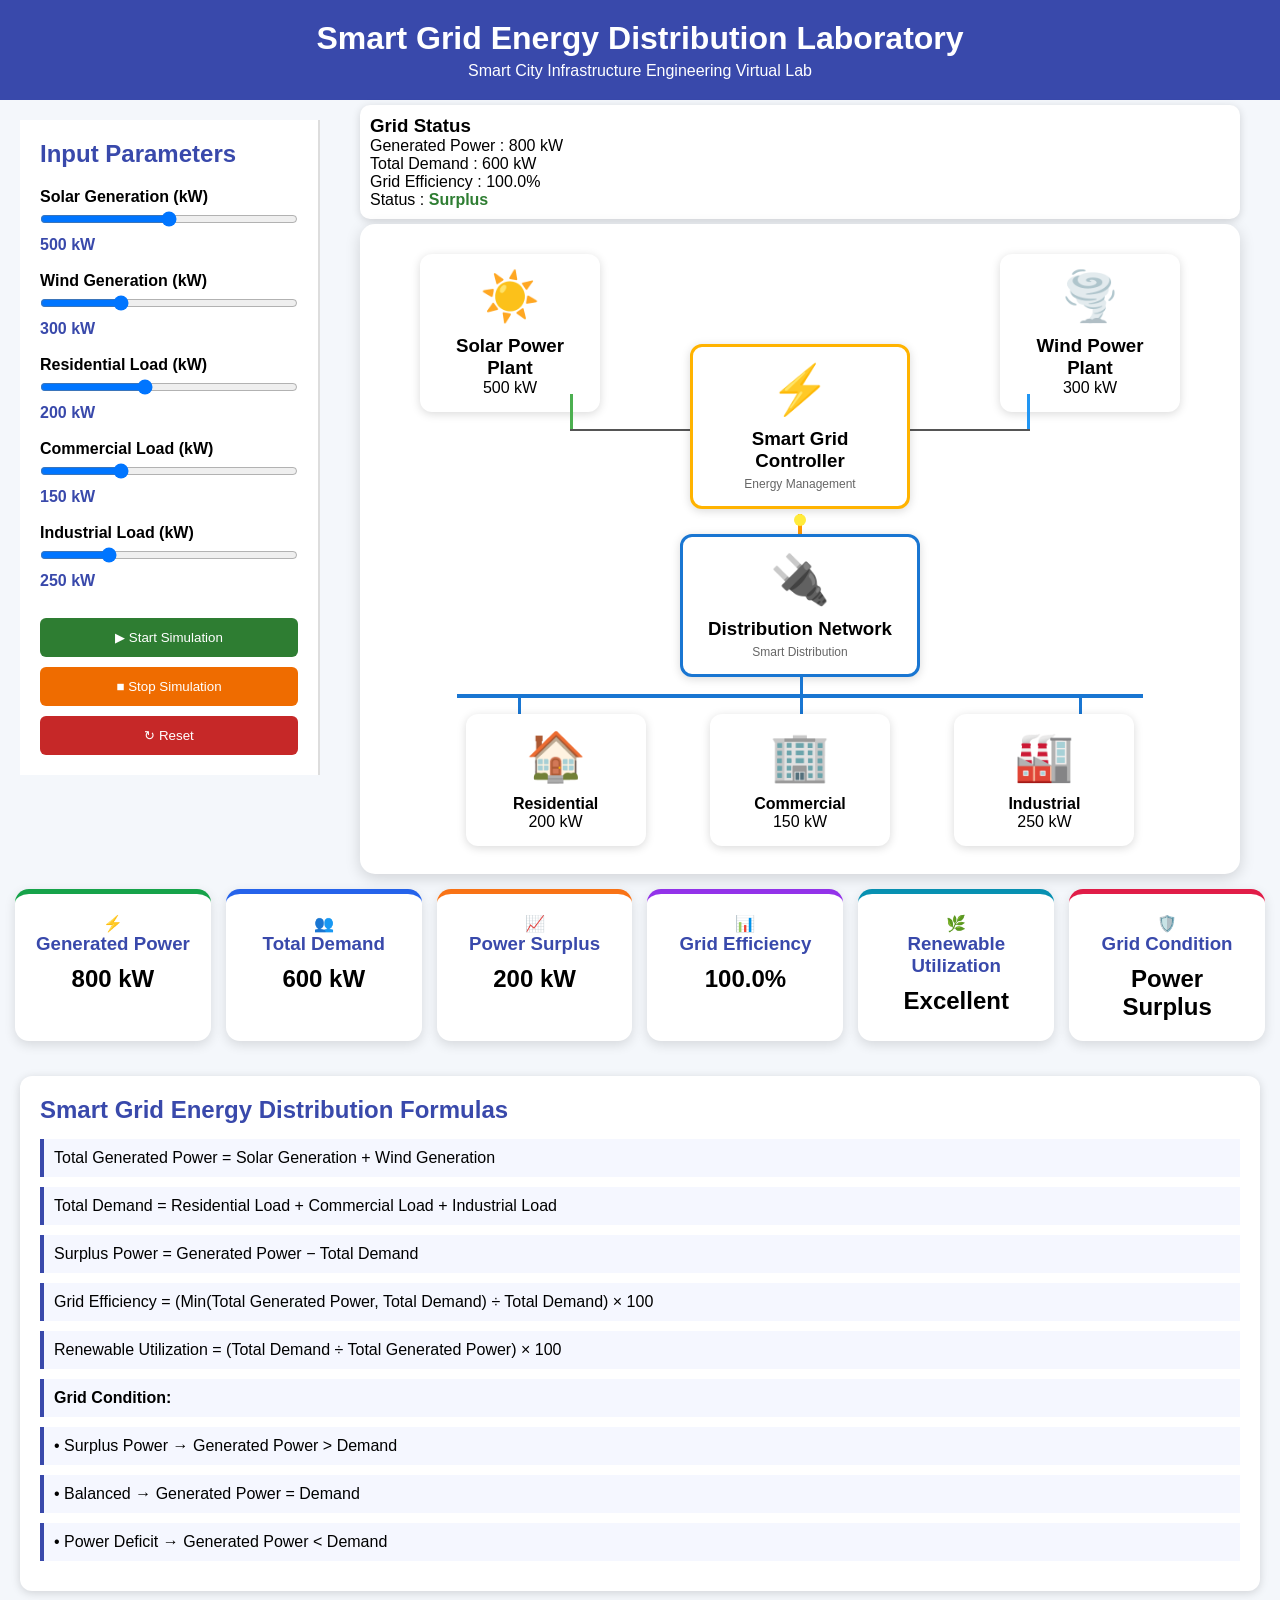
==== exp-Smart-Grid-Energy-Distribution-Laboratory-dei/simulation/index.html @ 84ce9af1 "Exp 2 initial commit" ====
<!DOCTYPE html>
<html lang="en">

<head>
    <meta charset="UTF-8">
    <meta name="viewport" content="width=device-width, initial-scale=1.0">
    <title>Smart Grid Energy Distribution Laboratory</title>
    <link rel="stylesheet" href="./css/main.css">
</head>

<body>

    <!-- HEADER -->

    <header>
        <h1>Smart Grid Energy Distribution Laboratory</h1>
        <p>Smart City Infrastructure Engineering Virtual Lab</p>
    </header>

    <!-- MAIN CONTAINER -->

    <div class="main-container">

        <!-- INPUT PANEL -->

        <aside class="control-panel">

            <h2>Input Parameters</h2>

            <div class="input-group">
                <label>Solar Generation (kW)</label>
                <input type="range"
                       id="solarPower"
                       min="0"
                       max="1000"
                       value="500">
                <span id="solarPowerValue">
                    500 kW
                </span>
            </div>

            <div class="input-group">
                <label>Wind Generation (kW)</label>
                <input type="range"
                       id="windPower"
                       min="0"
                       max="1000"
                       value="300">
                <span id="windPowerValue">
                    300 kW
                </span>
            </div>

            <div class="input-group">
                <label>Residential Load (kW)</label>
                <input type="range"
                       id="residentialLoad"
                       min="0"
                       max="500"
                       value="200">
                <span id="residentialLoadValue">
                    200 kW
                </span>
            </div>

            <div class="input-group">
                <label>Commercial Load (kW)</label>
                <input type="range"
                       id="commercialLoad"
                       min="0"
                       max="500"
                       value="150">
                <span id="commercialLoadValue">
                    150 kW
                </span>
            </div>

            <div class="input-group">
                <label>Industrial Load (kW)</label>
                <input type="range"
                       id="industrialLoad"
                       min="0"
                       max="1000"
                       value="250">
                <span id="industrialLoadValue">
                    250 kW
                </span>
            </div>

            <button id="startBtn">
                 ▶ Start Simulation
            </button>

            <button id="stopBtn">
                ■ Stop Simulation
            </button>

            <button id="resetBtn">
                ↻ Reset
            </button>

        </aside>

        <!-- SIMULATION AREA -->

        <section class="simulation-panel">

            <div class="simulation-status">

                <h3>Grid Status</h3>

                <p>
                    Generated Power :
                    <span id="generatedPowerStatus">
                        800
                    </span>
                    kW
                </p>

                <p>
                    Total Demand :
                    <span id="totalDemandStatus">
                        600
                    </span>
                    kW
                </p>

                <p>
                    Grid Efficiency :
                    <span id="efficiencyStatus">
                        75
                    </span>%
                </p>

                <p>
                    Status :
                    <span id="gridStatus">
                        Balanced
                    </span>
                </p>

            </div>

            <!-- SMART GRID DIAGRAM -->

            <div class="smart-grid">
    <div class="grid-layout">
        

                <!-- SOLAR -->

                <div class="solar-node">
                    <div class="icon">☀️</div>
                    <h3>Solar Power Plant</h3>
                    <p id="solarOutput">
                        500 kW
                    </p>
                </div>

                <!-- WIND -->

                <div class="wind-node">
                    <div class="icon">🌪️</div>
                    <h3>Wind Power Plant</h3>
                    <p id="windOutput">
                        300 kW
                    </p>
                </div>

                <!-- CONNECTIONS TO CONTROLLER -->

                <div class="solar-connection"></div>
                <div class="wind-connection"></div>
                <div class="top-junction"></div>

                <!-- CONTROLLER -->

                <div class="controller-node">

                    <div class="icon">
                        ⚡
                    </div>

                    <h3>
                        Smart Grid Controller
                    </h3>
                    <p class="flow-label">
    Energy Management
</p>

                </div>

                <!-- MAIN POWER LINE -->

                <div class="main-power-line"></div>

                <!-- DISTRIBUTION NETWORK -->

                <div class="distribution-node">

                    <div class="icon">
                        🔌
                    </div>

                    <h3>
                        Distribution Network
                    </h3>
                    <p class="flow-label">
    Smart Distribution
</p>

                </div>

                <!-- HORIZONTAL DISTRIBUTION LINE -->

                <div class="distribution-line"></div>
                
                <!-- LOAD CONNECTIONS -->

                <div class="load-line left-load"></div>
                <div class="load-line center-load"></div>
                <div class="load-line right-load"></div>

                <!-- CONSUMERS -->

                <div class="consumer residential">

                    <div class="icon">
                        🏠
                    </div>

                    <h4>
                        Residential
                    </h4>

                    <p id="residentialDemand">
                        200 kW
                    </p>

                </div>

                <div class="consumer commercial">

                    <div class="icon">
                        🏢
                    </div>

                    <h4>
                        Commercial
                    </h4>

                    <p id="commercialDemand">
                        150 kW
                    </p>

                </div>

                <div class="consumer industrial">

                    <div class="icon">
                        🏭
                    </div>

                    <h4>
                        Industrial
                    </h4>

                    <p id="industrialDemand">
                        250 kW
                    </p>

                </div>

            </div>
                </div>


        </section>

    </div>
        



    <!-- RESULTS -->

    <section class="results">

       <div class="card">
    <div class="card-icon">⚡</div>
    <h3>Generated Power</h3>
            <p id="generatedPower">
                800 kW
            </p>
        </div>

        <div class="card">
             <div class="card-icon">👥</div>
            <h3>Total Demand</h3>
            <p id="totalDemand">
                600 kW
            </p>
        </div>

        <div class="card">
             <div class="card-icon">📈</div>
            <h3>Power Surplus</h3>
            <p id="surplusPower">
                200 kW
            </p>
        </div>

        <div class="card">
            <div class="card-icon">📊</div>
            <h3>Grid Efficiency</h3>
            <p id="gridEfficiency">
                75%
            </p>
        </div>

        <div class="card">
            <div class="card-icon">🌿</div>
            <h3>Renewable Utilization</h3>
            <p id="renewableUtilization">
                High
            </p>
        </div>

        <div class="card">
            <div class="card-icon">🛡️</div>
            <h3>Grid Condition</h3>
            <p id="gridCondition">
                Stable
            </p>
        </div>

    </section>

    <!-- FORMULAS -->

    <section class="formula-section">

        <h2>
            Smart Grid Energy Distribution Formulas
        </h2>

        <p>
            Total Generated Power = Solar Generation + Wind Generation
        </p>

        <p>
            Total Demand = Residential Load + Commercial Load + Industrial Load
        </p>

        <p>
            Surplus Power = Generated Power − Total Demand
        </p>

        <p>
Grid Efficiency = (Min(Total Generated Power, Total Demand) ÷ Total Demand) × 100        </p>

        <p>
Renewable Utilization = (Total Demand ÷ Total Generated Power) × 100        
</p>

        <p><strong> Grid Condition:</strong></p>

<p>• Surplus Power &rarr; Generated Power &gt; Demand</p>

<p>• Balanced &rarr; Generated Power = Demand</p>

<p>• Power Deficit &rarr; Generated Power &lt; Demand</p>

    </section>

    <script src="./js/main.js"></script>

</body>

</html>
---- exp-Smart-Grid-Energy-Distribution-Laboratory-dei/simulation/css/main.css ----
*{
    margin:0;
    padding:0;
    box-sizing:border-box;
    font-family:Arial,sans-serif;
}

body{
    background:#f4f7fb;
}

/* HEADER */

header{
    background:#3949ab;
    color:white;
    text-align:center;
    padding:20px;
}

header h1{
    margin-bottom:5px;
}

/* MAIN LAYOUT */

.main-container{
    display:grid;
    grid-template-columns:300px 1fr;
    gap:20px;
    padding:20px;
}

/* CONTROL PANEL */

.control-panel{
    width:300px;
    background:white;
    padding:20px;
    border-right:2px solid #ddd;
     height:fit-content;
}

.control-panel h2{
    margin-bottom:20px;
    color:#3949ab;
}

.input-group{
    margin-bottom:18px;
}

.input-group label{
    display:block;
    margin-bottom:5px;
    font-weight:bold;
}

.input-group input{
    width:100%;
}

.input-group span{
    display:block;
    margin-top:5px;
    color:#3949ab;
    font-weight:bold;
}

button{
    width:100%;
    padding:12px;
    margin-top:10px;
    border:none;
    border-radius:6px;
    color:white;
    cursor:pointer;
}

#startBtn{
    background:#2e7d32;
}

#stopBtn{
    background:#ef6c00;
}

#resetBtn{
    background:#c62828;
}

/* SIMULATION */

.simulation-panel{
    flex:1;
    padding:20px;
    position:relative;
}

/* STATUS */

.simulation-status{
     max-width:900px;
    background:white;
    padding:10px;
    border-radius:10px;
    margin-top:-35px;
    margin-bottom:20px;
    box-shadow:0 2px 8px rgba(0,0,0,0.15);
}

/* SMART GRID */

.smart-grid{
     margin-top:-15px;
    position:relative;
    width:100%;
    min-height:650px;
    background:white;
    border-radius:15px;
    overflow:hidden;
    box-shadow:0 4px 15px rgba(0,0,0,0.15);
}

/* NODES */

.solar-node,
.wind-node,
.controller-node,
.distribution-node,
.consumer{
    position:absolute;
    width:180px;
    text-align:center;
    background:white;
    border-radius:12px;
    padding:15px;
    box-shadow:0 2px 10px rgba(0,0,0,0.15);
}

.icon{
    font-size:48px;
    margin-bottom:10px;
}
.flow-label{
    font-size:12px;
    color:#666;
    margin-top:5px;
}

/* TOP SOURCES */

.solar-node{
    top:30px;
    left:60px;
}

.wind-node{
    top:30px;
    right:60px;
}

/* CONTROLLER */

.controller-node{
    top:120px;
    left:50%;
    transform:translateX(-50%);
    width:220px;
    border:3px solid #ffb300;

    animation:glow 2s infinite;
}

/* DISTRIBUTION */

.distribution-node{
    top:310px;
    left:50%;
    transform:translateX(-50%);
    width:240px;
    border:3px solid #1976d2;
    animation:distributionGlow 2s infinite;
}

/* LOADS */

.consumer{
    top:490px;
}

.residential{
    left:12%;
}

.commercial{
    left:50%;
    transform:translateX(-50%);
}

.industrial{
    right:12%;
}
/* NODE HOVER EFFECT */

.solar-node:hover,
.wind-node:hover,
.consumer:hover{
    transform:translateY(-5px);
    transition:0.3s;
}

.controller-node:hover,
.distribution-node:hover,
.commercial:hover{
    transform:translateX(-50%) translateY(-5px);
    transition:0.3s;
}

/* LINES */

.solar-connection{
    position:absolute;
    width:3px;
    height:35px;
    background:#4caf50;
    left:210px;
    top:170px;
}

.wind-connection{
    position:absolute;
    width:3px;
    height:35px;
    background:#2196f3;
    right:210px;
    top:170px;
}
.top-junction{
    position:absolute;
    height:2px;
    background:#555;
    top:205px;
    left:210px;
    width:calc(100% - 420px);
}
.main-power-line{
    position:absolute;
    width:4px;
    height:40px;
    background:#ff9800;
    left:50%;
    top:290px;
    transform:translateX(-50%);
}

.distribution-line{
    position:absolute;
    width:78%;
    height:4px;
    background:#1976d2;
    top:470px;
    left:11%;
}

.left-load{
    position:absolute;
    width:3px;
    height:30px;
    background:#1976d2;
    top:470px;
    left:18%;
}

.center-load{
    position:absolute;
    width:3px;
    height:50px;
    background:#1976d2;
    top:450px;
    left:50%;
}

.right-load{
    position:absolute;
    width:3px;
    height:30px;
    background:#1976d2;
    top:470px;
    right:18%;
}



@keyframes glow{

    0%{
        box-shadow:0 0 5px #ffb300;
    }

    50%{
        box-shadow:0 0 20px #ffb300;
    }

    100%{
        box-shadow:0 0 5px #ffb300;
    }
}
@keyframes distributionGlow{

    0%{
        box-shadow:0 0 5px #1976d2;
    }

    50%{
        box-shadow:0 0 15px #1976d2;
    }

    100%{
        box-shadow:0 0 5px #1976d2;
    }
}

/* RESULTS */

.results{
    display:grid;
    grid-template-columns:repeat(auto-fit,minmax(180px,1fr));
    gap:15px;
    padding:15px;
    margin-top:-40px;
}

.card{
    background:white;
    padding:20px;
    border-radius:14px;
    text-align:center;
    box-shadow:0 4px 12px rgba(0,0,0,0.12);
}
.card:nth-child(1){
    border-top:5px solid #16a34a;
}

.card:nth-child(2){
    border-top:5px solid #2563eb;
}

.card:nth-child(3){
    border-top:5px solid #f97316;
}

.card:nth-child(4){
    border-top:5px solid #9333ea;
}

.card:nth-child(5){
    border-top:5px solid #0891b2;
}

.card:nth-child(6){
    border-top:5px solid #e11d48;
}

.card h3{
    margin-bottom:10px;
    color:#3949ab;
}
.card p{
    color:#000 !important;
    font-weight:700 !important;
    font-size:24px;
}
/* FORMULAS */

.formula-section{
    margin:20px;
    background:white;
    padding:20px;
    border-radius:12px;
    box-shadow:0 2px 10px rgba(0,0,0,0.15);
}

.formula-section h2{
    margin-bottom:15px;
    color:#3949ab;
}

.formula-section p{
    margin-bottom:10px;
    padding:10px;
    background:#f5f7ff;
    border-left:4px solid #3949ab;
}
.status-normal{
    color:#2e7d32;
    font-weight:bold;
}

.status-danger{
    color:#c62828;
    font-weight:bold;
}

.status-warning{
    color:#ef6c00;
    font-weight:bold;
}
/* MOBILE */

@media(max-width:1000px){

    .main-container{
        grid-template-columns:1fr;
    }

    .control-panel{
        width:100%;
    }

    .smart-grid{
        min-height:500px;
    }

    .solar-node,
    .wind-node,
    .controller-node,
    .distribution-node,
    .consumer{
        position:relative;
        top:auto;
        left:auto;
        right:auto;
        transform:none;
        margin:15px auto;
    }

    .solar-connection,
    .wind-connection,
    .top-junction,
    .main-power-line,
    .distribution-line,
    .left-load,
    .center-load,
    .right-load{
        display:none;
    }
}
.main-power-line::after{
    content:"";
    position:absolute;
    width:12px;
    height:12px;
    border-radius:50%;
    background:#ffeb3b;
    left:-4px;
    animation:powerMove 2s linear infinite;
}

@keyframes powerMove{
    from{
        top:0;
    }
    to{
        top:30px;
    }
}
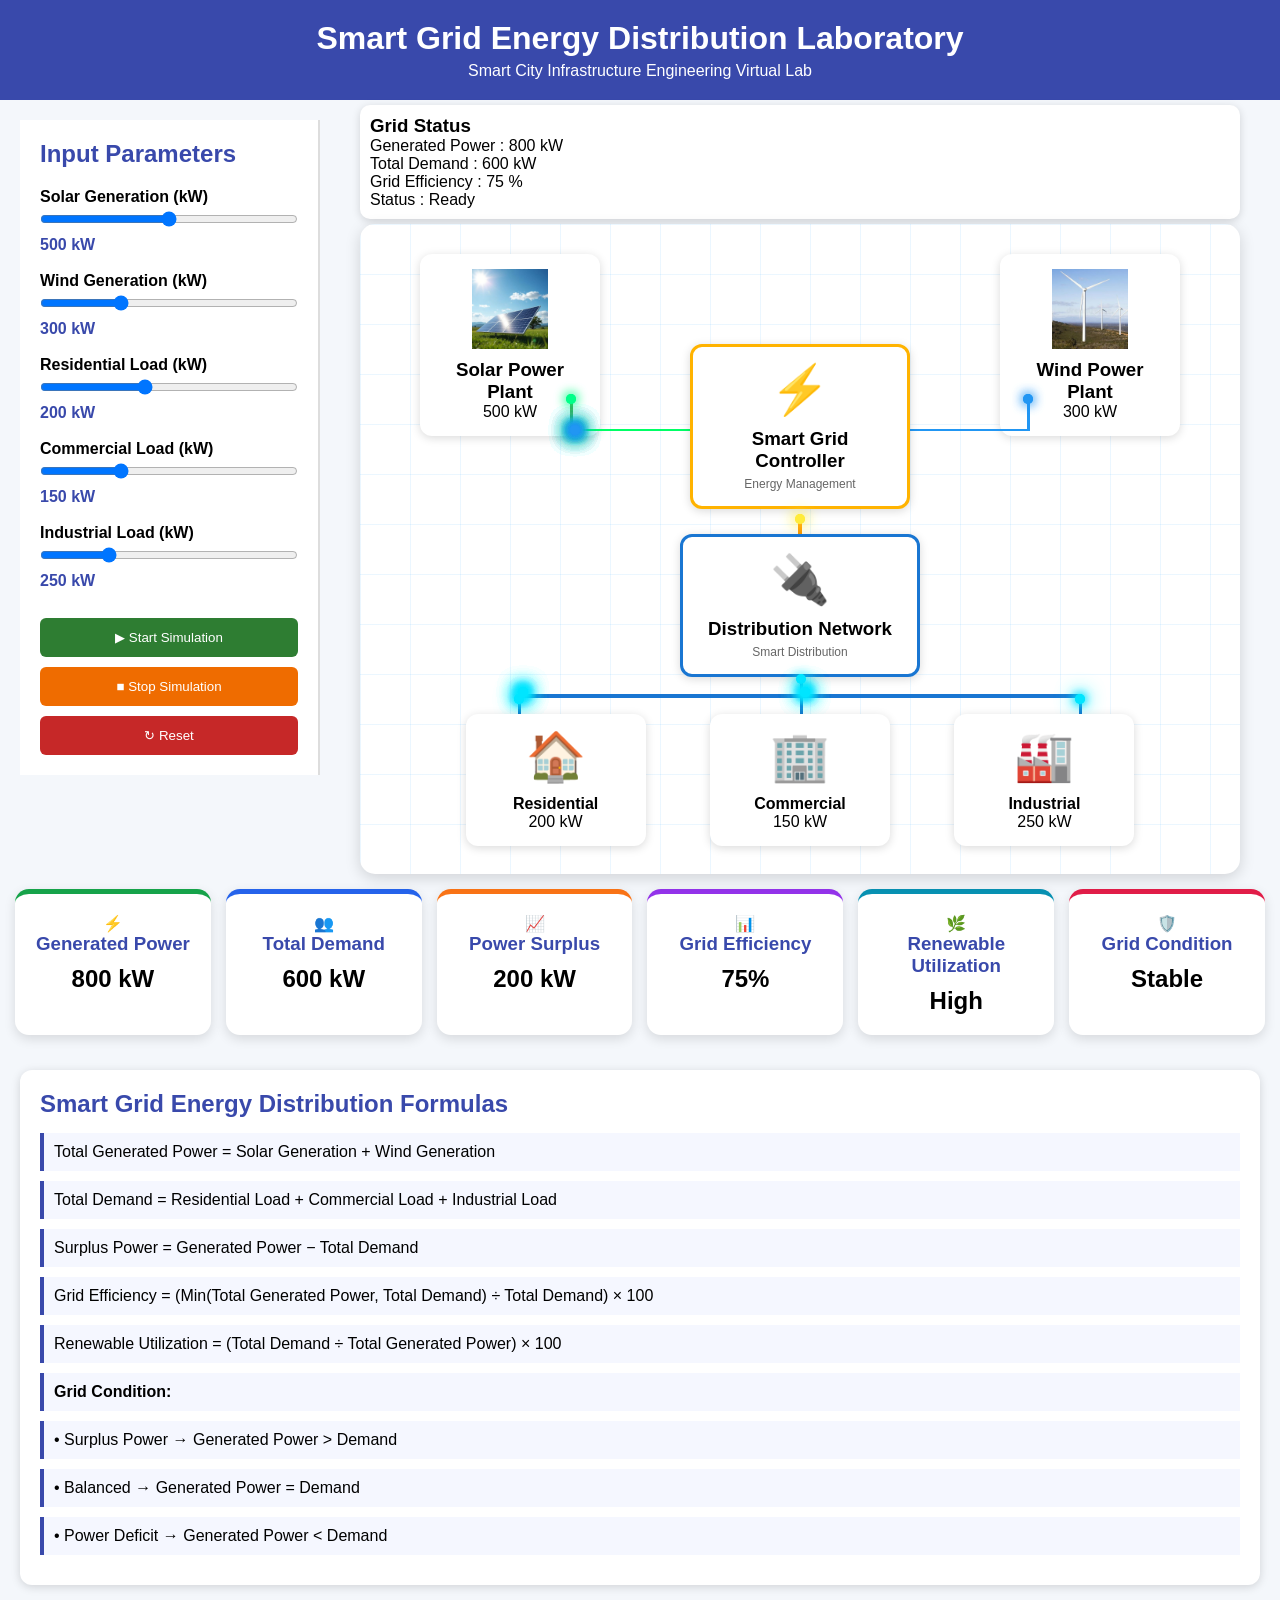
==== commit e389d2c1: "Enhance simulation visuals and functionality" ====
--- a/exp-Smart-Grid-Energy-Distribution-Laboratory-dei/simulation/index.html
+++ b/exp-Smart-Grid-Energy-Distribution-Laboratory-dei/simulation/index.html
@@ -150,28 +150,57 @@
                 <!-- SOLAR -->
 
                 <div class="solar-node">
-                    <div class="icon">☀️</div>
-                    <h3>Solar Power Plant</h3>
-                    <p id="solarOutput">
-                        500 kW
-                    </p>
-                </div>
+    <img src="./images/solar.jpg"
+         alt="Solar Power Plant"
+         class="solar-img">
+
+    <h3>Solar Power Plant</h3>
+
+    <p id="solarOutput">
+        500 kW
+    </p>
+</div>
 
                 <!-- WIND -->
 
-                <div class="wind-node">
-                    <div class="icon">🌪️</div>
-                    <h3>Wind Power Plant</h3>
-                    <p id="windOutput">
-                        300 kW
-                    </p>
-                </div>
+               <div class="wind-node">
+    <img src="./images/wind.jpg"
+         alt="Wind Power Plant"
+         class="wind-img">
+
+    <h3>Wind Power Plant</h3>
+
+    <p id="windOutput">
+        300 kW
+    </p>
+</div>
 
                 <!-- CONNECTIONS TO CONTROLLER -->
 
-                <div class="solar-connection"></div>
-                <div class="wind-connection"></div>
-                <div class="top-junction"></div>
+<div class="solar-connection"></div>              
+ <div class="wind-connection"></div>
+               <div class="top-junction">
+
+    <!-- Solar Energy Dots -->
+    <span class="solar-dot s1"></span>
+    <span class="solar-dot s2"></span>
+    <span class="solar-dot s3"></span>
+    <span class="solar-dot s4"></span>
+    <span class="solar-dot s5"></span>
+<span class="solar-dot s6"></span>
+<span class="solar-dot s7"></span>
+
+
+    <!-- Wind Energy Dots -->
+    <span class="wind-dot w1"></span>
+    <span class="wind-dot w2"></span>
+    <span class="wind-dot w3"></span>
+    <span class="wind-dot w4"></span>
+    <span class="wind-dot w5"></span>
+<span class="wind-dot w6"></span>
+<span class="wind-dot w7"></span>
+
+</div>
 
                 <!-- CONTROLLER -->
 
@@ -192,7 +221,7 @@
 
                 <!-- MAIN POWER LINE -->
 
-                <div class="main-power-line"></div>
+               <div class="main-power-line"></div>
 
                 <!-- DISTRIBUTION NETWORK -->
 
@@ -213,13 +242,47 @@
 
                 <!-- HORIZONTAL DISTRIBUTION LINE -->
 
-                <div class="distribution-line"></div>
-                
-                <!-- LOAD CONNECTIONS -->
-
-                <div class="load-line left-load"></div>
-                <div class="load-line center-load"></div>
-                <div class="load-line right-load"></div>
+            <div class="distribution-line"></div>
+            <div class="left-vertical">
+    <span class="vd vd1"></span>
+    <span class="vd vd2"></span>
+   
+</div>
+
+<div class="right-vertical">
+    <span class="vd vd5"></span>
+    <span class="vd vd6"></span>
+    
+</div>
+
+<!-- Residential Particles -->
+<!-- Horizontal Flow : Distribution → Residential -->
+
+<div class="residential-flow">
+    <span class="lp lp1"></span>
+    <span class="lp lp2"></span>
+    <span class="lp lp3"></span>
+    <span class="lp lp4"></span>
+    <span class="lp lp5"></span>
+    <span class="lp lp6"></span>
+    <span class="lp lp7"></span>
+</div>
+
+<!-- Vertical Flow : Distribution → Commercial -->
+
+<div class="center-load"></div>
+
+<!-- Horizontal Flow : Distribution → Industrial -->
+
+<div class="industrial-flow">
+    <span class="rp rp1"></span>
+    <span class="rp rp2"></span>
+    <span class="rp rp3"></span>
+    <span class="rp rp4"></span>
+    <span class="rp rp5"></span>
+    <span class="rp rp6"></span>
+    <span class="rp rp7"></span>
+</div>
 
                 <!-- CONSUMERS -->
 
--- a/exp-Smart-Grid-Energy-Distribution-Laboratory-dei/simulation/css/main.css
+++ b/exp-Smart-Grid-Energy-Distribution-Laboratory-dei/simulation/css/main.css
@@ -121,6 +121,26 @@
     overflow:hidden;
     box-shadow:0 4px 15px rgba(0,0,0,0.15);
 }
+.smart-grid::before{
+    content:"";
+    position:absolute;
+    inset:0;
+
+    background-image:
+        linear-gradient(rgba(0,150,255,0.08) 1px, transparent 1px),
+        linear-gradient(90deg, rgba(0,150,255,0.08) 1px, transparent 1px);
+
+    background-size:50px 50px;
+
+    animation:gridMove 12s linear infinite;
+
+    z-index:0;
+}
+
+.smart-grid > *{
+    position:relative;
+    z-index:1;
+}
 
 /* NODES */
 
@@ -142,6 +162,14 @@
     font-size:48px;
     margin-bottom:10px;
 }
+.solar-node .icon{
+    display:inline-block;
+    animation:rotateSun 12s linear infinite;
+}
+.wind-node .icon{
+    display:inline-block;
+    animation:none
+}
 .flow-label{
     font-size:12px;
     color:#666;
@@ -169,8 +197,7 @@
     width:220px;
     border:3px solid #ffb300;
 
-    animation:glow 2s infinite;
-}
+animation:glow 2s infinite,pulseScale 2s infinite;}
 
 /* DISTRIBUTION */
 
@@ -227,6 +254,34 @@
     left:210px;
     top:170px;
 }
+.solar-connection::before,
+.solar-connection::after{
+    content:"";
+    position:absolute;
+    width:10px;
+    height:10px;
+    border-radius:50%;
+    background:#00ff88;
+    box-shadow:0 0 12px #00ff88;
+    left:-4px;
+}
+
+.solar-connection::before{
+    animation:solarFlow 1.5s linear infinite;
+}
+
+.solar-connection::after{
+    animation:solarFlow 1.5s linear infinite .75s;
+}
+
+@keyframes solarFlow{
+    from{
+        top:0;
+    }
+    to{
+        top:35px;
+    }
+}
 
 .wind-connection{
     position:absolute;
@@ -236,14 +291,156 @@
     right:210px;
     top:170px;
 }
+.wind-connection::before,
+.wind-connection::after{
+    content:"";
+    position:absolute;
+    width:10px;
+    height:10px;
+    border-radius:50%;
+    background:#2196f3;
+    box-shadow:0 0 12px #2196f3;
+    left:-4px;
+}
+
+.wind-connection::before{
+    animation:windFlow 1.5s linear infinite;
+}
+
+.wind-connection::after{
+    animation:windFlow 1.5s linear infinite .75s;
+}
+
+@keyframes windFlow{
+    from{
+        top:0;
+    }
+    to{
+        top:35px;
+    }
+}
+
 .top-junction{
     position:absolute;
     height:2px;
-    background:#555;
+
+    background:
+    linear-gradient(
+        to right,
+        #00ff66 0%,
+        #00ff66 50%,
+        #2196f3 50%,
+        #2196f3 100%
+    );
+
     top:205px;
     left:210px;
     width:calc(100% - 420px);
 }
+/* GREEN DOT : SOLAR -> CONTROLLER */
+
+/* MULTIPLE SOLAR DOTS */
+
+.solar-dot{
+    position:absolute;
+    width:10px;
+    height:10px;
+    border-radius:50%;
+    background:#00ff88;
+    box-shadow:
+        0 0 10px #00ff88,
+        0 0 20px #00ff88;
+    top:-4px;
+}
+
+.s1{
+    animation:solarFlowMulti 5s linear infinite;
+}
+
+.s2{
+    animation:solarFlowMulti 5s linear infinite 0.7s;
+}
+
+.s3{
+    animation:solarFlowMulti 5s linear infinite 1.4s;
+}
+
+.s4{
+    animation:solarFlowMulti 5s linear infinite 2.1s;
+}
+.s5{ animation:solarFlowMulti 5s linear infinite 2.8s; }
+.s6{ animation:solarFlowMulti 5s linear infinite 3.5s; }
+.s7{
+    animation:solarFlowMulti 5s linear infinite 4.2s;
+}
+
+/* MULTIPLE WIND DOTS */
+
+.wind-dot{
+    position:absolute;
+    width:10px;
+    height:10px;
+    border-radius:50%;
+    background:#2196f3;
+    box-shadow:
+        0 0 10px #2196f3,
+        0 0 20px #2196f3;
+    top:-4px;
+}
+
+.w1{
+    animation:windFlowMulti 5s linear infinite;
+}
+
+.w2{
+    animation:windFlowMulti 5s linear infinite 0.7s;
+}
+
+.w3{
+    animation:windFlowMulti 5s linear infinite 1.4s;
+}
+
+.w4{
+    animation:windFlowMulti 5s linear infinite 2.1s;
+}
+
+.w5{ animation:windFlowMulti 5s linear infinite 2.8s; }
+.w6{ animation:windFlowMulti 5s linear infinite 3.5s; }
+.w7{
+    animation:windFlowMulti 5s linear infinite 4.2s;
+}
+/* SOLAR -> CONTROLLER */
+
+@keyframes solarFlowMulti{
+
+    from{
+        left:0;
+        opacity:1;
+    }
+
+    to{
+        left:50%;
+        opacity:1;
+    }
+
+}
+
+/* WIND -> CONTROLLER */
+
+@keyframes windFlowMulti{
+
+    from{
+        left:100%;
+        opacity:1;
+    }
+
+    to{
+        left:50%;
+        opacity:1;
+    }
+
+}
+
 .main-power-line{
     position:absolute;
     width:4px;
@@ -256,21 +453,85 @@
 
 .distribution-line{
     position:absolute;
-    width:78%;
+    width:64%;
     height:4px;
     background:#1976d2;
     top:470px;
-    left:11%;
-}
-
-.left-load{
+    left:18%;
+}
+.left-vertical{
     position:absolute;
     width:3px;
-    height:30px;
+    height:35px;
     background:#1976d2;
+
+    left:18%;
     top:470px;
+}
+
+.right-vertical{
+    position:absolute;
+    width:3px;
+    height:35px;
+    background:#1976d2;
+
+    right:18%;
+    top:470px;
+}
+.vd{
+    position:absolute;
+    width:10px;
+    height:10px;
+    border-radius:50%;
+    background:#00e5ff;
+
+    box-shadow:
+        0 0 10px #00e5ff,
+        0 0 20px #00e5ff;
+
+    left:-4px;
+}
+
+.vd1{animation:verticalFlow 2s linear infinite;}
+.vd2{animation:verticalFlow 2s linear infinite .5s;}
+
+
+.vd5{animation:verticalFlow 2s linear infinite;}
+.vd6{animation:verticalFlow 2s linear infinite .5s;}
+@keyframes verticalFlow{
+
+    from{
+        top:0;
+        opacity:1;
+    }
+
+    to{
+        top:35px;
+        opacity:1;
+    }
+
+}
+.residential-flow{
+    position:absolute;
+    top:466px;
     left:18%;
-}
+    width:31.5%;
+    height:4px;
+}
+
+.industrial-flow{
+    position:absolute;
+    top:466px;
+    left:50%;
+    width:31.5%;
+    height:4px;
+}
+.distribution-line::before,
+.distribution-line::after{
+    display:none;
+}
+
+
 
 .center-load{
     position:absolute;
@@ -280,14 +541,95 @@
     top:450px;
     left:50%;
 }
-
-.right-load{
-    position:absolute;
-    width:3px;
-    height:30px;
-    background:#1976d2;
-    top:470px;
-    right:18%;
+.center-load::after{
+    content:"";
+    position:absolute;
+    width:10px;
+    height:10px;
+    border-radius:50%;
+    background:#00e5ff;
+    box-shadow:0 0 12px #00e5ff;
+    left:-4px;
+    animation:centerFlow 2s linear infinite;
+}
+
+@keyframes centerFlow{
+    from{
+        top:0;
+    }
+    to{
+        top:50px;
+    }
+}
+
+
+/* Residential 7 particles */
+
+.lp{
+    position:absolute;
+    width:10px;
+    height:10px;
+    border-radius:50%;
+    background:#00e5ff;
+    box-shadow:
+        0 0 10px #00e5ff,
+        0 0 20px #00e5ff;
+    top:-3px;
+}
+
+.lp1{animation:leftParticle 3s linear infinite;}
+.lp2{animation:leftParticle 3s linear infinite .4s;}
+.lp3{animation:leftParticle 3s linear infinite .8s;}
+.lp4{animation:leftParticle 3s linear infinite 1.2s;}
+.lp5{animation:leftParticle 3s linear infinite 1.6s;}
+.lp6{animation:leftParticle 3s linear infinite 2s;}
+.lp7{animation:leftParticle 3s linear infinite 2.4s;}
+
+/* Industrial 7 particles */
+
+.rp{
+    position:absolute;
+    width:10px;
+    height:10px;
+    border-radius:50%;
+    background:#00e5ff;
+    box-shadow:
+        0 0 10px #00e5ff,
+        0 0 20px #00e5ff;
+    top:-3px;
+}
+
+.rp1{animation:rightParticle 3s linear infinite;}
+.rp2{animation:rightParticle 3s linear infinite .4s;}
+.rp3{animation:rightParticle 3s linear infinite .8s;}
+.rp4{animation:rightParticle 3s linear infinite 1.2s;}
+.rp5{animation:rightParticle 3s linear infinite 1.6s;}
+.rp6{animation:rightParticle 3s linear infinite 2s;}
+.rp7{animation:rightParticle 3s linear infinite 2.4s;}
+@keyframes leftParticle{
+    from{
+        left:100%;
+    }
+    to{
+        left:0;
+    }
+}
+
+@keyframes rightParticle{
+    from{
+        left:0;
+    }
+    to{
+        left:100%;
+    }
+}
+@keyframes loadFlow{
+    from{
+        top:0;
+    }
+    to{
+        top:30px;
+    }
 }
 
 
@@ -440,21 +782,30 @@
     .top-junction,
     .main-power-line,
     .distribution-line,
-    .left-load,
     .center-load,
-    .right-load{
+.residential-flow,
+.industrial-flow{
         display:none;
     }
 }
+.main-power-line::before,
 .main-power-line::after{
     content:"";
     position:absolute;
-    width:12px;
-    height:12px;
+    width:10px;
+    height:10px;
     border-radius:50%;
     background:#ffeb3b;
-    left:-4px;
-    animation:powerMove 2s linear infinite;
+    box-shadow:0 0 15px #ffeb3b;
+    left:-3px;
+}
+
+.main-power-line::before{
+    animation:powerMove 1.5s linear infinite;
+}
+
+.main-power-line::after{
+    animation:powerMove 1.5s linear infinite .75s;
 }
 
 @keyframes powerMove{
@@ -464,4 +815,119 @@
     to{
         top:30px;
     }
+}
+@keyframes gridMove{
+    from{
+        background-position:0 0;
+    }
+    to{
+        background-position:50px 50px;
+    }
+}
+
+@keyframes rotateSun{
+    from{
+        transform:rotate(0deg);
+    }
+    to{
+        transform:rotate(360deg);
+    }
+}
+
+@keyframes windSpin{
+    from{
+        transform:rotate(0deg);
+    }
+    to{
+        transform:rotate(360deg);
+    }
+}
+
+@keyframes topFlow{
+    from{
+        left:0;
+    }
+    to{
+        left:100%;
+    }
+}
+
+@keyframes flowRight{
+    from{
+        left:0;
+    }
+    to{
+        left:100%;
+    }
+}
+
+@keyframes pulseScale{
+    0%,100%{
+        transform:translateX(-50%) scale(1);
+    }
+
+    50%{
+        transform:translateX(-50%) scale(1.05);
+    }
+}
+/* PARTICLES OFF BY DEFAULT */
+
+.solar-dot,
+.wind-dot,
+.lp,
+.rp,
+.vd,
+.main-power-line::before,
+.main-power-line::after,
+.center-load::after,
+.solar-connection::before,
+.solar-connection::after,
+.wind-connection::before,
+.wind-connection::after{
+    animation-play-state: paused;
+    opacity:1;
+}
+
+/* START SIMULATION -> PARTICLES ON */
+
+.simulation-active .solar-dot,
+.simulation-active .wind-dot,
+.simulation-active .lp,
+.simulation-active .rp,
+.simulation-active .vd,
+.simulation-active .main-power-line::before,
+.simulation-active .main-power-line::after,
+.simulation-active .center-load::after,
+.simulation-active .solar-connection::before,
+.simulation-active .solar-connection::after,
+.simulation-active .wind-connection::before,
+.simulation-active .wind-connection::after{
+    animation-play-state: running;
+    opacity:1;
+}
+/* HIDE PARTICLES WHEN NO FLOW */
+
+.center-load.no-flow::after,
+.solar-connection.no-flow::before,
+.solar-connection.no-flow::after,
+.wind-connection.no-flow::before,
+.wind-connection.no-flow::after{
+    display:none;
+}
+/* SOLAR & WIND IMAGES */
+
+.solar-img,
+.wind-img{
+    width:80px;
+    height:80px;
+    object-fit:contain;
+    display:block;
+    margin:0 auto 10px;
+}
+
+/* Remove old emoji styling */
+
+.solar-node .icon,
+.wind-node .icon{
+    display:none;
 }
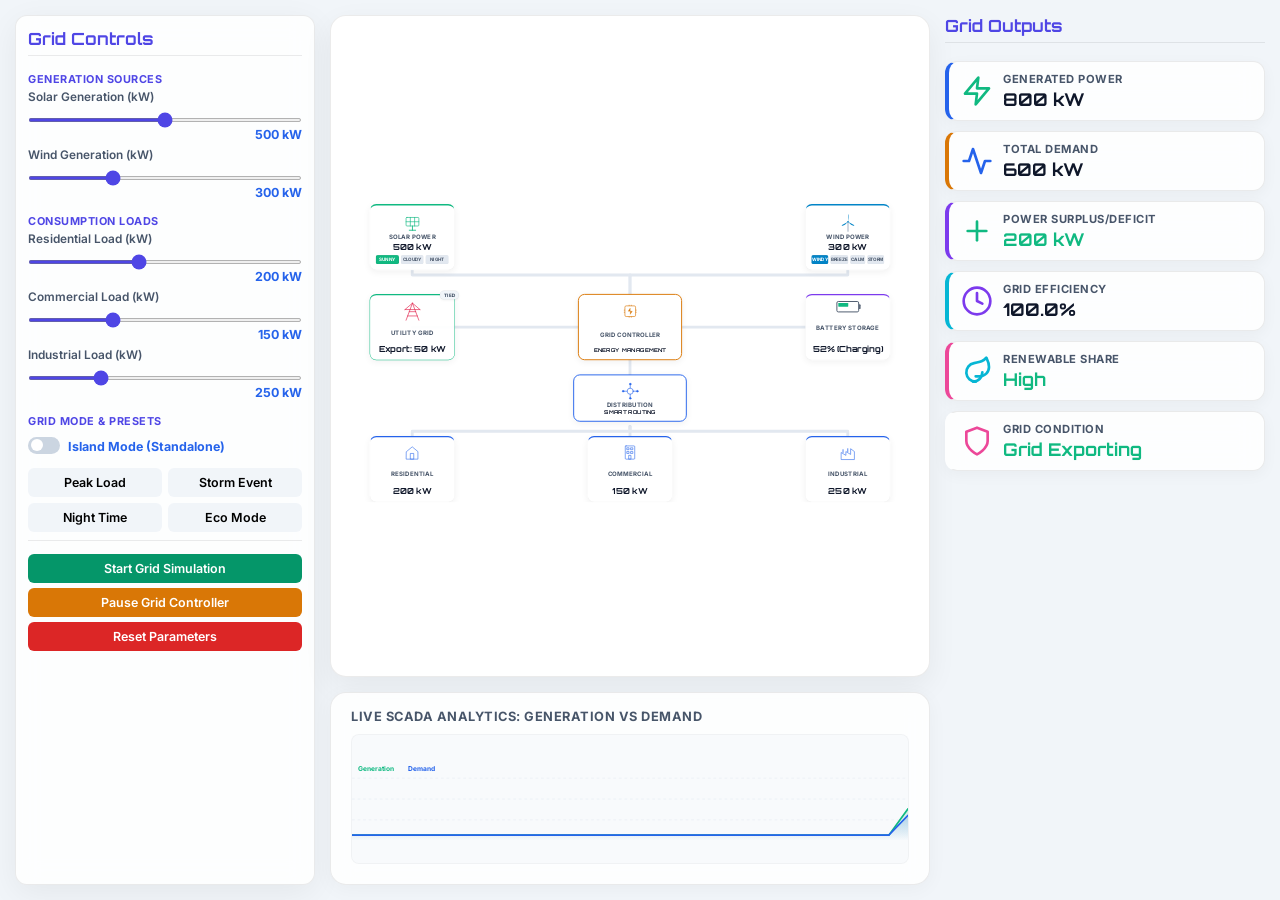
==== commit e773fb12: "Enhance Smart Grid Simulation" ====
--- a/exp-Smart-Grid-Energy-Distribution-Laboratory-dei/simulation/index.html
+++ b/exp-Smart-Grid-Energy-Distribution-Laboratory-dei/simulation/index.html
@@ -6,438 +6,358 @@
     <meta name="viewport" content="width=device-width, initial-scale=1.0">
     <title>Smart Grid Energy Distribution Laboratory</title>
     <link rel="stylesheet" href="./css/main.css">
+    <!-- Google Fonts: Orbitron & Inter -->
+    <link rel="preconnect" href="https://fonts.googleapis.com">
+    <link rel="preconnect" href="https://fonts.gstatic.com" crossorigin>
+    <link href="https://fonts.googleapis.com/css2?family=Inter:wght@300;400;500;600;700&family=Orbitron:wght@500;700;900&display=swap" rel="stylesheet">
 </head>
 
 <body>
 
-    <!-- HEADER -->
-
-    <header>
-        <h1>Smart Grid Energy Distribution Laboratory</h1>
-        <p>Smart City Infrastructure Engineering Virtual Lab</p>
-    </header>
-
     <!-- MAIN CONTAINER -->
-
     <div class="main-container">
 
-        <!-- INPUT PANEL -->
-
+        <!-- INPUT PANEL (SIDEBAR) -->
         <aside class="control-panel">
-
-            <h2>Input Parameters</h2>
-
+            <h2>Grid Controls</h2>
+
+            <!-- Sliders for Sources -->
+            <div class="control-section-title">Generation Sources</div>
+            
             <div class="input-group">
                 <label>Solar Generation (kW)</label>
-                <input type="range"
-                       id="solarPower"
-                       min="0"
-                       max="1000"
-                       value="500">
-                <span id="solarPowerValue">
-                    500 kW
-                </span>
+                <input type="range" id="solarPower" min="0" max="1000" value="500">
+                <span id="solarPowerValue">500 kW</span>
             </div>
 
             <div class="input-group">
                 <label>Wind Generation (kW)</label>
-                <input type="range"
-                       id="windPower"
-                       min="0"
-                       max="1000"
-                       value="300">
-                <span id="windPowerValue">
-                    300 kW
-                </span>
-            </div>
+                <input type="range" id="windPower" min="0" max="1000" value="300">
+                <span id="windPowerValue">300 kW</span>
+            </div>
+
+            <!-- Sliders for Loads -->
+            <div class="control-section-title">Consumption Loads</div>
 
             <div class="input-group">
                 <label>Residential Load (kW)</label>
-                <input type="range"
-                       id="residentialLoad"
-                       min="0"
-                       max="500"
-                       value="200">
-                <span id="residentialLoadValue">
-                    200 kW
-                </span>
+                <input type="range" id="residentialLoad" min="0" max="500" value="200">
+                <span id="residentialLoadValue">200 kW</span>
             </div>
 
             <div class="input-group">
                 <label>Commercial Load (kW)</label>
-                <input type="range"
-                       id="commercialLoad"
-                       min="0"
-                       max="500"
-                       value="150">
-                <span id="commercialLoadValue">
-                    150 kW
-                </span>
+                <input type="range" id="commercialLoad" min="0" max="500" value="150">
+                <span id="commercialLoadValue">150 kW</span>
             </div>
 
             <div class="input-group">
                 <label>Industrial Load (kW)</label>
-                <input type="range"
-                       id="industrialLoad"
-                       min="0"
-                       max="1000"
-                       value="250">
-                <span id="industrialLoadValue">
-                    250 kW
-                </span>
-            </div>
-
-            <button id="startBtn">
-                 ▶ Start Simulation
-            </button>
-
-            <button id="stopBtn">
-                ■ Stop Simulation
-            </button>
-
-            <button id="resetBtn">
-                ↻ Reset
-            </button>
-
+                <input type="range" id="industrialLoad" min="0" max="1000" value="250">
+                <span id="industrialLoadValue">250 kW</span>
+            </div>
+
+            <!-- Toggles and Presets -->
+            <div class="control-section-title">Grid Mode & Presets</div>
+            
+            <div class="input-group toggle-group">
+                <label class="toggle-switch">
+                    <input type="checkbox" id="islandModeToggle">
+                    <span class="slider round"></span>
+                </label>
+                <span class="toggle-label">Island Mode (Standalone)</span>
+            </div>
+
+            <div class="presets-grid">
+                <button class="preset-btn" id="presetPeak">Peak Load</button>
+                <button class="preset-btn" id="presetStorm">Storm Event</button>
+                <button class="preset-btn" id="presetNight">Night Time</button>
+                <button class="preset-btn" id="presetEco">Eco Mode</button>
+            </div>
+
+            <!-- Primary Buttons -->
+            <hr>
+            <button id="startBtn">Start Grid Simulation</button>
+            <button id="stopBtn">Pause Grid Controller</button>
+            <button id="resetBtn">Reset Parameters</button>
         </aside>
 
-        <!-- SIMULATION AREA -->
-
+        <!-- SIMULATION PANEL -->
         <section class="simulation-panel">
 
-            <div class="simulation-status">
-
-                <h3>Grid Status</h3>
-
-                <p>
-                    Generated Power :
-                    <span id="generatedPowerStatus">
-                        800
-                    </span>
-                    kW
-                </p>
-
-                <p>
-                    Total Demand :
-                    <span id="totalDemandStatus">
-                        600
-                    </span>
-                    kW
-                </p>
-
-                <p>
-                    Grid Efficiency :
-                    <span id="efficiencyStatus">
-                        75
-                    </span>%
-                </p>
-
-                <p>
-                    Status :
-                    <span id="gridStatus">
-                        Balanced
-                    </span>
-                </p>
-
-            </div>
-
-            <!-- SMART GRID DIAGRAM -->
-
-            <div class="smart-grid">
-    <div class="grid-layout">
-        
-
-                <!-- SOLAR -->
-
-                <div class="solar-node">
-    <img src="./images/solar.jpg"
-         alt="Solar Power Plant"
-         class="solar-img">
-
-    <h3>Solar Power Plant</h3>
-
-    <p id="solarOutput">
-        500 kW
-    </p>
-</div>
-
-                <!-- WIND -->
-
-               <div class="wind-node">
-    <img src="./images/wind.jpg"
-         alt="Wind Power Plant"
-         class="wind-img">
-
-    <h3>Wind Power Plant</h3>
-
-    <p id="windOutput">
-        300 kW
-    </p>
-</div>
-
-                <!-- CONNECTIONS TO CONTROLLER -->
-
-<div class="solar-connection"></div>              
- <div class="wind-connection"></div>
-               <div class="top-junction">
-
-    <!-- Solar Energy Dots -->
-    <span class="solar-dot s1"></span>
-    <span class="solar-dot s2"></span>
-    <span class="solar-dot s3"></span>
-    <span class="solar-dot s4"></span>
-    <span class="solar-dot s5"></span>
-<span class="solar-dot s6"></span>
-<span class="solar-dot s7"></span>
-
-
-    <!-- Wind Energy Dots -->
-    <span class="wind-dot w1"></span>
-    <span class="wind-dot w2"></span>
-    <span class="wind-dot w3"></span>
-    <span class="wind-dot w4"></span>
-    <span class="wind-dot w5"></span>
-<span class="wind-dot w6"></span>
-<span class="wind-dot w7"></span>
-
-</div>
-
-                <!-- CONTROLLER -->
-
-                <div class="controller-node">
-
-                    <div class="icon">
-                        ⚡
-                    </div>
-
-                    <h3>
-                        Smart Grid Controller
-                    </h3>
-                    <p class="flow-label">
-    Energy Management
-</p>
-
-                </div>
-
-                <!-- MAIN POWER LINE -->
-
-               <div class="main-power-line"></div>
-
-                <!-- DISTRIBUTION NETWORK -->
-
-                <div class="distribution-node">
-
-                    <div class="icon">
-                        🔌
-                    </div>
-
-                    <h3>
-                        Distribution Network
-                    </h3>
-                    <p class="flow-label">
-    Smart Distribution
-</p>
-
-                </div>
-
-                <!-- HORIZONTAL DISTRIBUTION LINE -->
-
-            <div class="distribution-line"></div>
-            <div class="left-vertical">
-    <span class="vd vd1"></span>
-    <span class="vd vd2"></span>
-   
-</div>
-
-<div class="right-vertical">
-    <span class="vd vd5"></span>
-    <span class="vd vd6"></span>
-    
-</div>
-
-<!-- Residential Particles -->
-<!-- Horizontal Flow : Distribution → Residential -->
-
-<div class="residential-flow">
-    <span class="lp lp1"></span>
-    <span class="lp lp2"></span>
-    <span class="lp lp3"></span>
-    <span class="lp lp4"></span>
-    <span class="lp lp5"></span>
-    <span class="lp lp6"></span>
-    <span class="lp lp7"></span>
-</div>
-
-<!-- Vertical Flow : Distribution → Commercial -->
-
-<div class="center-load"></div>
-
-<!-- Horizontal Flow : Distribution → Industrial -->
-
-<div class="industrial-flow">
-    <span class="rp rp1"></span>
-    <span class="rp rp2"></span>
-    <span class="rp rp3"></span>
-    <span class="rp rp4"></span>
-    <span class="rp rp5"></span>
-    <span class="rp rp6"></span>
-    <span class="rp rp7"></span>
-</div>
-
-                <!-- CONSUMERS -->
-
-                <div class="consumer residential">
-
-                    <div class="icon">
-                        🏠
-                    </div>
-
-                    <h4>
-                        Residential
-                    </h4>
-
-                    <p id="residentialDemand">
-                        200 kW
-                    </p>
-
-                </div>
-
-                <div class="consumer commercial">
-
-                    <div class="icon">
-                        🏢
-                    </div>
-
-                    <h4>
-                        Commercial
-                    </h4>
-
-                    <p id="commercialDemand">
-                        150 kW
-                    </p>
-
-                </div>
-
-                <div class="consumer industrial">
-
-                    <div class="icon">
-                        🏭
-                    </div>
-
-                    <h4>
-                        Industrial
-                    </h4>
-
-                    <p id="industrialDemand">
-                        250 kW
-                    </p>
-
-                </div>
-
-            </div>
-                </div>
-
-
+            <!-- THE INTERACTIVE SMART GRID AREA -->
+            <div class="intersection-wrapper">
+                <div class="smart-grid">
+                    
+                    <!-- SVG TRANSMISSION LINES LAYER -->
+                    <svg class="transmission-svg" width="1200" height="660" viewBox="0 0 1200 660">
+                        <!-- Static Background Paths -->
+                        <path class="grid-line" id="bg-solar" d="M 140 100 L 140 180 L 600 180 L 600 220" />
+                        <path class="grid-line" id="bg-wind" d="M 1060 100 L 1060 180 L 600 180 L 600 220" />
+                        <path class="grid-line" id="bg-utility" d="M 140 290 L 490 290" />
+                        <path class="grid-line" id="bg-battery" d="M 710 290 L 1060 290" />
+                        <path class="grid-line" id="bg-controller-dist" d="M 600 360 L 600 390" />
+                        <path class="grid-line" id="bg-dist-res" d="M 600 500 L 600 510 L 140 510 L 140 520" />
+                        <path class="grid-line" id="bg-dist-com" d="M 600 500 L 600 520" />
+                        <path class="grid-line" id="bg-dist-ind" d="M 600 500 L 600 510 L 1060 510 L 1060 520" />
+                        
+                        <!-- Animated Flow Paths (Electricity dashes) -->
+                        <path class="flow-path flow-forward" id="flow-solar" d="M 140 100 L 140 180 L 600 180 L 600 220" />
+                        <path class="flow-path flow-forward" id="flow-wind" d="M 1060 100 L 1060 180 L 600 180 L 600 220" />
+                        <path class="flow-path" id="flow-utility" d="M 140 290 L 490 290" />
+                        <path class="flow-path" id="flow-battery" d="M 710 290 L 1060 290" />
+                        <path class="flow-path flow-forward" id="flow-controller-dist" d="M 600 360 L 600 390" />
+                        <path class="flow-path flow-forward" id="flow-dist-res" d="M 600 500 L 600 510 L 140 510 L 140 520" />
+                        <path class="flow-path flow-forward" id="flow-dist-com" d="M 600 500 L 600 520" />
+                        <path class="flow-path flow-forward" id="flow-dist-ind" d="M 600 500 L 600 510 L 1060 510 L 1060 520" />
+                    </svg>
+
+                    <!-- GRID NODES -->
+                    <!-- Solar Power Plant Node -->
+                    <div class="grid-node source-node solar-node" id="node-solar">
+                        <!-- Custom Vector Solar Panel Icon -->
+                        <svg viewBox="0 0 100 100" width="45" height="45" fill="none" stroke="var(--color-solar)" stroke-width="3" stroke-linecap="round" stroke-linejoin="round">
+                            <rect x="20" y="30" width="60" height="40" rx="4" />
+                            <line x1="20" y1="50" x2="80" y2="50" />
+                            <line x1="40" y1="30" x2="40" y2="70" />
+                            <line x1="60" y1="30" x2="60" y2="70" />
+                            <line x1="50" y1="70" x2="50" y2="90" stroke-width="4" />
+                            <line x1="35" y1="90" x2="65" y2="90" stroke-width="4" />
+                        </svg>
+                        <h3>Solar Power</h3>
+                        <p class="output-value" id="solarOutput">500 kW</p>
+                        <div class="node-controls">
+                            <button class="node-btn active" data-val="1.0" id="btn-sun">Sunny</button>
+                            <button class="node-btn" data-val="0.3" id="btn-cloud">Cloudy</button>
+                            <button class="node-btn" data-val="0.0" id="btn-night">Night</button>
+                        </div>
+                    </div>
+
+                    <!-- Wind Power Plant Node -->
+                    <div class="grid-node source-node wind-node" id="node-wind">
+                        <!-- Custom Vector Wind Turbine Icon -->
+                        <svg viewBox="0 0 100 100" width="45" height="45" style="overflow: visible;">
+                            <line x1="50" y1="50" x2="50" y2="95" stroke="#94a3b8" stroke-width="4" stroke-linecap="round" />
+                            <g id="wind-blades" style="transform-origin: 50px 50px;">
+                                <circle cx="50" cy="50" r="4" fill="var(--color-wind)" />
+                                <path d="M 50 50 L 50 15 C 52 15 54 25 50 50 Z" fill="var(--color-wind)" />
+                                <path d="M 50 50 L 80 67 C 79 69 70 72 50 50 Z" fill="var(--color-wind)" />
+                                <path d="M 50 50 L 20 67 C 21 69 30 72 50 50 Z" fill="var(--color-wind)" />
+                            </g>
+                        </svg>
+                        <h3>Wind Power</h3>
+                        <p class="output-value" id="windOutput">300 kW</p>
+                        <div class="node-controls">
+                            <button class="node-btn active" data-val="1.0" id="btn-wind">Windy</button>
+                            <button class="node-btn" data-val="0.4" id="btn-breeze">Breeze</button>
+                            <button class="node-btn" data-val="0.0" id="btn-calm">Calm</button>
+                            <button class="node-btn storm-btn" data-val="storm" id="btn-storm">Storm</button>
+                        </div>
+                    </div>
+
+                    <!-- Utility Grid Backup Node -->
+                    <div class="grid-node grid-tied-node utility-node" id="node-utility">
+                        <!-- Custom Vector Transmission Tower Icon -->
+                        <svg viewBox="0 0 100 100" width="45" height="45" fill="none" stroke="var(--color-utility)" stroke-width="3" stroke-linecap="round" stroke-linejoin="round">
+                            <path d="M 50 10 L 20 90 M 50 10 L 80 90" />
+                            <path d="M 35 50 L 65 50 M 27 70 L 73 70" />
+                            <path d="M 15 40 L 85 40 M 15 40 L 50 10 L 85 40" />
+                        </svg>
+                        <h3>Utility Grid</h3>
+                        <p class="output-value" id="utilityOutput">Standby</p>
+                        <div class="node-badge" id="utilityBadge">TIED</div>
+                    </div>
+
+                    <!-- Smart Grid Controller Node -->
+                    <div class="grid-node center-hub controller-node" id="node-controller">
+                        <!-- Custom Vector Processor / Controller Icon -->
+                        <svg viewBox="0 0 100 100" width="45" height="45" fill="none" stroke="var(--color-controller)" stroke-width="3">
+                            <rect x="25" y="25" width="50" height="50" rx="6" />
+                            <path d="M 45 20 L 45 25 M 55 20 L 55 25 M 45 75 L 45 80 M 55 75 L 55 80" />
+                            <path d="M 20 45 L 25 45 M 20 55 L 25 55 M 75 45 L 80 45 M 75 55 L 80 55" />
+                            <polygon points="50 35 40 50 60 50 50 65" fill="var(--color-controller)" stroke-width="1" />
+                        </svg>
+                        <h3>Grid Controller</h3>
+                        <p class="output-value" style="font-size: 11px; letter-spacing: 0.5px;">ENERGY MANAGEMENT</p>
+                    </div>
+
+                    <!-- Battery Storage System Node -->
+                    <div class="grid-node battery-node" id="node-battery">
+                        <div class="battery-cell">
+                            <div class="battery-level" id="batteryLevelBar" style="height: 50%;"></div>
+                        </div>
+                        <h3>Battery Storage</h3>
+                        <p class="output-value" id="batteryOutput">50% (Idle)</p>
+                    </div>
+
+                    <!-- Distribution Network Node -->
+                    <div class="grid-node center-hub distribution-node" id="node-distribution">
+                        <!-- Custom Vector Smart Distribution Node Icon -->
+                        <svg viewBox="0 0 100 100" width="45" height="45" fill="none" stroke="var(--color-dist)" stroke-width="3" stroke-linecap="round" stroke-linejoin="round">
+                            <circle cx="50" cy="50" r="15" />
+                            <path d="M 50 15 L 50 35 M 50 65 L 50 85 M 15 50 L 35 50 M 65 50 L 85 50" />
+                            <circle cx="50" cy="15" r="4" fill="var(--color-dist)" />
+                            <circle cx="50" cy="85" r="4" fill="var(--color-dist)" />
+                            <circle cx="15" cy="50" r="4" fill="var(--color-dist)" />
+                            <circle cx="85" cy="50" r="4" fill="var(--color-dist)" />
+                        </svg>
+                        <h3>Distribution</h3>
+                        <p class="output-value" style="font-size: 11px; letter-spacing: 0.5px;">SMART ROUTING</p>
+                    </div>
+
+                    <!-- Residential Consumer Node -->
+                    <div class="grid-node consumer-node residential-node" id="node-res">
+                        <!-- Custom Vector House Icon -->
+                        <svg viewBox="0 0 100 100" width="40" height="40" fill="none" stroke="var(--color-dist)" stroke-width="3" stroke-linecap="round" stroke-linejoin="round">
+                            <path d="M 20 45 L 50 20 L 80 45 L 80 85 L 20 85 Z" />
+                            <rect x="42" y="55" width="16" height="30" />
+                        </svg>
+                        <h3>Residential</h3>
+                        <p class="output-value" id="residentialDemand">200 kW</p>
+                    </div>
+
+                    <!-- Commercial Consumer Node -->
+                    <div class="grid-node consumer-node commercial-node" id="node-com">
+                        <!-- Custom Vector Commercial Building Icon -->
+                        <svg viewBox="0 0 100 100" width="40" height="40" fill="none" stroke="var(--color-dist)" stroke-width="3" stroke-linecap="round" stroke-linejoin="round">
+                            <rect x="25" y="15" width="50" height="70" rx="4" />
+                            <rect x="35" y="25" width="10" height="10" />
+                            <rect x="55" y="25" width="10" height="10" />
+                            <rect x="35" y="45" width="10" height="10" />
+                            <rect x="55" y="45" width="10" height="10" />
+                            <rect x="45" y="65" width="10" height="20" />
+                        </svg>
+                        <h3>Commercial</h3>
+                        <p class="output-value" id="commercialDemand">150 kW</p>
+                    </div>
+
+                    <!-- Industrial Consumer Node -->
+                    <div class="grid-node consumer-node industrial-node" id="node-ind">
+                        <!-- Custom Vector Factory Icon -->
+                        <svg viewBox="0 0 100 100" width="40" height="40" fill="none" stroke="var(--color-dist)" stroke-width="3" stroke-linecap="round" stroke-linejoin="round">
+                            <path d="M 15 85 L 15 50 L 40 65 L 40 45 L 65 60 L 65 30 L 85 45 L 85 85 Z" />
+                            <line x1="25" y1="35" x2="25" y2="50" stroke-width="4" />
+                            <line x1="50" y1="30" x2="50" y2="45" stroke-width="4" />
+                        </svg>
+                        <h3>Industrial</h3>
+                        <p class="output-value" id="industrialDemand">250 kW</p>
+                    </div>
+                </div>
+            </div>
+
+            <!-- LIVE SCADA REAL-TIME CHART -->
+            <div class="chart-container">
+                <h3>Live SCADA Analytics: Generation vs Demand</h3>
+                <svg class="scada-chart" id="scadaChart" width="100%" height="150" viewBox="0 0 1000 150">
+                    <defs>
+                        <linearGradient id="genGlow" x1="0" y1="0" x2="0" y2="1">
+                            <stop offset="0%" stop-color="#10b981" stop-opacity="0.2"/>
+                            <stop offset="100%" stop-color="#10b981" stop-opacity="0.0"/>
+                        </linearGradient>
+                        <linearGradient id="demGlow" x1="0" y1="0" x2="0" y2="1">
+                            <stop offset="0%" stop-color="#2563eb" stop-opacity="0.2"/>
+                            <stop offset="100%" stop-color="#2563eb" stop-opacity="0.0"/>
+                        </linearGradient>
+                    </defs>
+                    <!-- Grid background lines -->
+                    <line x1="0" y1="37.5" x2="1000" y2="37.5" stroke="#e2e8f0" stroke-dasharray="5 5" />
+                    <line x1="0" y1="75" x2="1000" y2="75" stroke="#e2e8f0" stroke-dasharray="5 5" />
+                    <line x1="0" y1="112.5" x2="1000" y2="112.5" stroke="#e2e8f0" stroke-dasharray="5 5" />
+                    
+                    <!-- Graph Paths -->
+                    <path class="chart-area" id="chartAreaGen" fill="url(#genGlow)" d="" />
+                    <path class="chart-area" id="chartAreaDem" fill="url(#demGlow)" d="" />
+                    <path class="chart-line line-gen" id="chartLineGen" d="" />
+                    <path class="chart-line line-dem" id="chartLineDem" d="" />
+                    
+                    <!-- Labels -->
+                    <text x="10" y="25" fill="#10b981" font-size="12" font-weight="bold">Generation</text>
+                    <text x="100" y="25" fill="#2563eb" font-size="12" font-weight="bold">Demand</text>
+                </svg>
+            </div>
         </section>
 
+        <!-- RESULTS SIDEBAR (RIGHT COLUMN) -->
+        <aside class="results-sidebar">
+            <h2>Grid Outputs</h2>
+            <div class="card">
+                <div class="card-icon">
+                    <svg viewBox="0 0 24 24" width="32" height="32" fill="none" stroke="var(--color-solar)" stroke-width="2" stroke-linecap="round" stroke-linejoin="round">
+                        <polygon points="13 2 3 14 12 14 11 22 21 10 12 10 13 2"/>
+                    </svg>
+                </div>
+                <div class="card-info">
+                    <h3>Generated Power</h3>
+                    <p id="generatedPower">800 kW</p>
+                </div>
+            </div>
+
+            <div class="card">
+                <div class="card-icon">
+                    <svg viewBox="0 0 24 24" width="32" height="32" fill="none" stroke="var(--color-dist)" stroke-width="2" stroke-linecap="round" stroke-linejoin="round">
+                        <path d="M22 12h-4l-3 9L9 3l-3 9H2"/>
+                    </svg>
+                </div>
+                <div class="card-info">
+                    <h3>Total Demand</h3>
+                    <p id="totalDemand">600 kW</p>
+                </div>
+            </div>
+
+            <div class="card">
+                <div class="card-icon">
+                    <svg id="svgSurplus" viewBox="0 0 24 24" width="32" height="32" fill="none" stroke="var(--color-controller)" stroke-width="2" stroke-linecap="round" stroke-linejoin="round">
+                        <line x1="12" y1="5" x2="12" y2="19"/>
+                        <line x1="5" y1="12" x2="19" y2="12"/>
+                    </svg>
+                </div>
+                <div class="card-info">
+                    <h3>Power Surplus/Deficit</h3>
+                    <p id="surplusPower">200 kW</p>
+                </div>
+            </div>
+
+            <div class="card">
+                <div class="card-icon">
+                    <svg viewBox="0 0 24 24" width="32" height="32" fill="none" stroke="var(--color-battery)" stroke-width="2" stroke-linecap="round" stroke-linejoin="round">
+                        <circle cx="12" cy="12" r="10"/>
+                        <path d="M12 6v6l4 2"/>
+                    </svg>
+                </div>
+                <div class="card-info">
+                    <h3>Grid Efficiency</h3>
+                    <p id="gridEfficiency">100.0%</p>
+                </div>
+            </div>
+
+            <div class="card">
+                <div class="card-icon">
+                    <svg viewBox="0 0 24 24" width="32" height="32" fill="none" stroke="#06b6d4" stroke-width="2" stroke-linecap="round" stroke-linejoin="round">
+                        <path d="M11 20A7 7 0 0 1 9.8 6.1C15.5 5 17 4.48 19 2c1 2 2 3.5 2 7a7 7 0 0 1-7 7h-3"/>
+                        <path d="M9 20a7 7 0 0 0 7-7"/>
+                    </svg>
+                </div>
+                <div class="card-info">
+                    <h3>Renewable Share</h3>
+                    <p id="renewableUtilization">High</p>
+                </div>
+            </div>
+
+            <div class="card">
+                <div class="card-icon">
+                    <svg viewBox="0 0 24 24" width="32" height="32" fill="none" stroke="#ec4899" stroke-width="2" stroke-linecap="round" stroke-linejoin="round">
+                        <path d="M12 22s8-4 8-10V5l-8-3-8 3v7c0 6 8 10 8 10z"/>
+                    </svg>
+                </div>
+                <div class="card-info">
+                    <h3>Grid Condition</h3>
+                    <p id="gridCondition">Stable</p>
+                </div>
+            </div>
+        </aside>
     </div>
-        
-
-
-
-    <!-- RESULTS -->
-
-    <section class="results">
-
-       <div class="card">
-    <div class="card-icon">⚡</div>
-    <h3>Generated Power</h3>
-            <p id="generatedPower">
-                800 kW
-            </p>
-        </div>
-
-        <div class="card">
-             <div class="card-icon">👥</div>
-            <h3>Total Demand</h3>
-            <p id="totalDemand">
-                600 kW
-            </p>
-        </div>
-
-        <div class="card">
-             <div class="card-icon">📈</div>
-            <h3>Power Surplus</h3>
-            <p id="surplusPower">
-                200 kW
-            </p>
-        </div>
-
-        <div class="card">
-            <div class="card-icon">📊</div>
-            <h3>Grid Efficiency</h3>
-            <p id="gridEfficiency">
-                75%
-            </p>
-        </div>
-
-        <div class="card">
-            <div class="card-icon">🌿</div>
-            <h3>Renewable Utilization</h3>
-            <p id="renewableUtilization">
-                High
-            </p>
-        </div>
-
-        <div class="card">
-            <div class="card-icon">🛡️</div>
-            <h3>Grid Condition</h3>
-            <p id="gridCondition">
-                Stable
-            </p>
-        </div>
-
-    </section>
-
-    <!-- FORMULAS -->
-
-    <section class="formula-section">
-
-        <h2>
-            Smart Grid Energy Distribution Formulas
-        </h2>
-
-        <p>
-            Total Generated Power = Solar Generation + Wind Generation
-        </p>
-
-        <p>
-            Total Demand = Residential Load + Commercial Load + Industrial Load
-        </p>
-
-        <p>
-            Surplus Power = Generated Power − Total Demand
-        </p>
-
-        <p>
-Grid Efficiency = (Min(Total Generated Power, Total Demand) ÷ Total Demand) × 100        </p>
-
-        <p>
-Renewable Utilization = (Total Demand ÷ Total Generated Power) × 100        
-</p>
-
-        <p><strong> Grid Condition:</strong></p>
-
-<p>• Surplus Power &rarr; Generated Power &gt; Demand</p>
-
-<p>• Balanced &rarr; Generated Power = Demand</p>
-
-<p>• Power Deficit &rarr; Generated Power &lt; Demand</p>
-
-    </section>
 
     <script src="./js/main.js"></script>
-
 </body>
 
 </html>
--- a/exp-Smart-Grid-Energy-Distribution-Laboratory-dei/simulation/css/main.css
+++ b/exp-Smart-Grid-Energy-Distribution-Laboratory-dei/simulation/css/main.css
@@ -1,821 +1,838 @@
+/* =====================================
+   GLOBAL & THEME (LIGHT THEME)
+===================================== */
 *{
     margin:0;
     padding:0;
     box-sizing:border-box;
-    font-family:Arial,sans-serif;
-}
-
-body{
-    background:#f4f7fb;
+    font-family: 'Inter', sans-serif;
+}
+
+:root {
+    --bg-dark: #f1f5f9;          /* Soft light slate */
+    --card-bg: rgba(255, 255, 255, 0.85);
+    --border-light: rgba(0, 0, 0, 0.08);
+    --text-primary: #0f172a;     /* Dark slate */
+    --text-secondary: #475569;   /* Muted gray-blue */
+    
+    --color-solar: #10b981;      /* Emerald */
+    --color-wind: #0284c7;       /* Sky/Blue - darkened for light theme contrast */
+    --color-utility: #e11d48;    /* Rose/Red */
+    --color-battery: #7c3aed;    /* Purple */
+    --color-dist: #2563eb;       /* Blue */
+    --color-controller: #d97706;  /* Amber/Orange */
+}
+
+html, body{
+    height: 100vh;
+    overflow: hidden;
+    margin: 0;
+    padding: 0;
+    box-sizing: border-box;
+    background: var(--bg-dark);
+    color: var(--text-primary);
 }
 
 /* HEADER */
-
 header{
-    background:#3949ab;
-    color:white;
+    background: linear-gradient(135deg, #e0e7ff 0%, #f8fafc 100%);
+    border-bottom: 1px solid var(--border-light);
     text-align:center;
-    padding:20px;
+    padding: 25px 20px;
+    box-shadow: 0 4px 20px rgba(0,0,0,0.05);
 }
 
 header h1{
-    margin-bottom:5px;
+    font-family: 'Orbitron', sans-serif;
+    font-weight: 700;
+    font-size: 2.2rem;
+    letter-spacing: 1px;
+    background: linear-gradient(to right, #4f46e5, #7c3aed, #0284c7);
+    -webkit-background-clip: text;
+     background-clip: text;
+    -webkit-text-fill-color: transparent;
+    margin-bottom: 5px;
+}
+
+header p{
+    color: var(--text-secondary);
+    font-size: 0.95rem;
+    font-weight: 500;
+    letter-spacing: 0.5px;
 }
 
 /* MAIN LAYOUT */
-
 .main-container{
-    display:grid;
-    grid-template-columns:300px 1fr;
-    gap:20px;
-    padding:20px;
+    display: grid;
+    grid-template-columns: 300px 1fr 320px;
+    grid-template-rows: 100%;
+    height: 100vh;
+    gap: 15px;
+    padding: 15px;
+    box-sizing: border-box;
+    max-width: 100vw;
+    margin: 0;
+    overflow: hidden;
 }
 
 /* CONTROL PANEL */
-
 .control-panel{
-    width:300px;
-    background:white;
-    padding:20px;
-    border-right:2px solid #ddd;
-     height:fit-content;
+    background: var(--card-bg);
+    border: 1px solid var(--border-light);
+    backdrop-filter: blur(12px);
+    padding: 12px;
+    border-radius: 12px;
+    box-shadow: 0 8px 32px rgba(0,0,0,0.06);
+    height: 100%;
+    display: flex;
+    flex-direction: column;
+    box-sizing: border-box;
+    overflow-y: auto;
 }
 
 .control-panel h2{
-    margin-bottom:20px;
-    color:#3949ab;
+    font-family: 'Orbitron', sans-serif;
+    font-size: 1.05rem;
+    margin-top: 0;
+    margin-bottom: 8px;
+    color: #4f46e5;
+    border-bottom: 1px solid rgba(0, 0, 0, 0.08);
+    padding-bottom: 6px;
+}
+
+.control-section-title {
+    font-size: 0.68rem;
+    font-weight: 700;
+    text-transform: uppercase;
+    letter-spacing: 0.5px;
+    color: #4f46e5;
+    margin: 8px 0 4px 0;
 }
 
 .input-group{
-    margin-bottom:18px;
+    margin-bottom: 6px;
 }
 
 .input-group label{
-    display:block;
-    margin-bottom:5px;
-    font-weight:bold;
-}
-
-.input-group input{
+    display: block;
+    margin-bottom: 2px;
+    font-size: 0.74rem;
+    color: var(--text-secondary);
+    font-weight: 600;
+}
+
+.input-group input[type="range"] {
+    width: 100%;
+    accent-color: #4f46e5;
+    cursor: pointer;
+    background: #cbd5e1;
+    height: 4px;
+    border-radius: 2px;
+    margin: 2px 0;
+}
+
+.input-group span{
+    display: block;
+    margin-top: 1px;
+    color: #2563eb;
+    font-weight: 700;
+    font-size: 0.78rem;
+    text-align: right;
+}
+
+/* Toggle Switch Styling */
+.toggle-group {
+    display: flex;
+    align-items: center;
+    gap: 8px;
+    margin-top: 4px;
+}
+
+.toggle-switch {
+    position: relative;
+    display: inline-block;
+    width: 32px;
+    height: 18px;
+    flex-shrink: 0;
+}
+
+.toggle-switch input {
+    opacity: 0;
+    width: 0;
+    height: 0;
+}
+
+.slider {
+    position: absolute;
+    cursor: pointer;
+    top: 0;
+    left: 0;
+    right: 0;
+    bottom: 0;
+    background-color: #cbd5e1;
+    transition: .3s;
+}
+
+.slider::before {
+    position: absolute;
+    content: "";
+    height: 12px;
+    width: 12px;
+    left: 3px;
+    bottom: 3px;
+    background-color: white;
+    transition: .3s;
+}
+
+input:checked + .slider {
+    background-color: #ec4899;
+}
+
+input:checked + .slider::before {
+    transform: translateX(14px);
+}
+
+.slider.round {
+    border-radius: 20px;
+}
+
+.slider.round::before {
+    border-radius: 50%;
+}
+
+.toggle-label {
+    font-size: 0.74rem;
+    font-weight: 600;
+    color: var(--text-primary);
+}
+
+/* Presets Grid */
+.presets-grid {
+    display: grid;
+    grid-template-columns: 1fr 1fr;
+    gap: 6px;
+    margin-top: 6px;
+}
+
+.preset-btn {
+    padding: 5px 6px;
+    font-size: 0.68rem;
+    font-weight: 600;
+    border-radius: 5px;
+    background: #f1f5f9;
+    border: 1px solid rgba(0,0,0,0.05);
+    color: #000000 !important;
+    cursor: pointer;
+    transition: all 0.2s ease;
+}
+
+.control-panel .preset-btn {
+    color: #000000 !important;
+    margin-top: 0;
+}
+.control-panel .preset-btn:disabled {
+    color: #000000 !important;
+    opacity: 1 !important;
+}
+
+.control-panel .preset-btn.active {
+    background: #4f46e5;
+    color: white;
+    border-color: #6366f1;
+}
+
+/* Buttons */
+.control-panel button{
     width:100%;
-}
-
-.input-group span{
-    display:block;
+    padding:7px;
     margin-top:5px;
-    color:#3949ab;
-    font-weight:bold;
-}
-
-button{
-    width:100%;
-    padding:12px;
-    margin-top:10px;
     border:none;
     border-radius:6px;
     color:white;
+    font-size: 0.78rem;
+    font-weight: 600;
     cursor:pointer;
+    transition: all 0.2s ease;
+}
+
+.control-panel button:active {
+    transform: scale(0.98);
 }
 
 #startBtn{
-    background:#2e7d32;
+    background: #059669;
 }
 
 #stopBtn{
-    background:#ef6c00;
+    background: #d97706;
 }
 
 #resetBtn{
-    background:#c62828;
-}
-
-/* SIMULATION */
-
+    background: #dc2626;
+}
+
+.control-panel hr {
+    margin: 8px 0;
+    border: 0;
+    border-top: 1px solid rgba(0, 0, 0, 0.08);
+}
+
+/* SIMULATION PANEL */
 .simulation-panel{
     flex:1;
-    padding:20px;
-    position:relative;
-}
-
-/* STATUS */
-
+    display: flex;
+    flex-direction: column;
+    gap: 15px;
+    min-width: 0;
+    height: 100%;
+    box-sizing: border-box;
+}
+
+/* STATUS MONITOR */
 .simulation-status{
-     max-width:900px;
-    background:white;
-    padding:10px;
-    border-radius:10px;
-    margin-top:-35px;
-    margin-bottom:20px;
-    box-shadow:0 2px 8px rgba(0,0,0,0.15);
-}
-
-/* SMART GRID */
-
-.smart-grid{
-     margin-top:-15px;
+    display: flex;
+    justify-content: space-between;
+    align-items: center;
+    background: var(--card-bg);
+    border: 1px solid var(--border-light);
+    backdrop-filter: blur(12px);
+    padding: 16px 24px;
+    border-radius: 16px;
+    box-shadow: 0 4px 20px rgba(0,0,0,0.04);
+}
+
+.status-metric {
+    display: flex;
+    flex-direction: column;
+    gap: 4px;
+}
+
+.status-metric .label {
+    font-size: 0.75rem;
+    font-weight: 700;
+    text-transform: uppercase;
+    letter-spacing: 0.5px;
+    color: var(--text-secondary);
+}
+
+.status-metric .value {
+    font-family: 'Orbitron', sans-serif;
+    font-size: 1.5rem;
+    font-weight: 700;
+    color: var(--text-primary);
+}
+
+.status-metric .unit {
+    font-size: 0.85rem;
+    color: var(--text-secondary);
+    font-weight: 500;
+}
+
+.value-gen { color: #059669; }
+.value-demand { color: #2563eb; }
+
+.value-balance.surplus { color: #059669; }
+.value-balance.deficit { color: #dc2626; }
+.value-balance.balanced { color: #d97706; }
+
+.state-pill {
+    padding: 6px 14px;
+    border-radius: 20px;
+    font-size: 0.8rem;
+    font-weight: 700;
+    text-transform: uppercase;
+    letter-spacing: 0.5px;
+    border: 1px solid transparent;
+}
+
+.state-pill.status-ready {
+    background: rgba(148, 163, 184, 0.15);
+    color: var(--text-secondary);
+    border-color: rgba(148, 163, 184, 0.2);
+}
+
+.state-pill.status-normal {
+    background: rgba(16, 185, 129, 0.1);
+    color: #059669;
+    border-color: rgba(16, 185, 129, 0.2);
+}
+
+.state-pill.status-warning {
+    background: rgba(217, 119, 6, 0.1);
+    color: #d97706;
+    border-color: rgba(217, 119, 6, 0.2);
+}
+
+.state-pill.status-danger {
+    background: rgba(225, 29, 72, 0.1);
+    color: #e11d48;
+    border-color: rgba(225, 29, 72, 0.2);
+    box-shadow: 0 0 10px rgba(225, 29, 72, 0.05);
+}
+
+/* SMART GRID DIAGRAM */
+.intersection-wrapper{
+    flex:1;
+    display: flex;
+    align-items: center;
+    justify-content: center;
+    overflow:hidden;
     position:relative;
     width:100%;
-    min-height:650px;
-    background:white;
-    border-radius:15px;
+    min-height: 0;
+    background: #ffffff;      /* Pure white grid canvas */
+    border-radius: 16px;
+    border: 1px solid var(--border-light);
+    box-shadow: 0 10px 30px rgba(0,0,0,0.06);
+}
+
+.smart-grid{
+    position:absolute;
+    width: 1200px;
+    height: 660px;
+    top: 50%;
+    left: 50%;
+    transform: translate(-50%, -50%) scale(var(--scale-factor, 1));
+    transform-origin: center center;
     overflow:hidden;
-    box-shadow:0 4px 15px rgba(0,0,0,0.15);
-}
+    z-index: 2;
+}
+
+/* Background matrix grids */
 .smart-grid::before{
     content:"";
     position:absolute;
     inset:0;
-
     background-image:
-        linear-gradient(rgba(0,150,255,0.08) 1px, transparent 1px),
-        linear-gradient(90deg, rgba(0,150,255,0.08) 1px, transparent 1px);
-
+        linear-gradient(rgba(99, 102, 241, 0.03) 1px, transparent 1px),
+        linear-gradient(90deg, rgba(99, 102, 241, 0.03) 1px, transparent 1px);
     background-size:50px 50px;
-
     animation:gridMove 12s linear infinite;
-
     z-index:0;
 }
 
-.smart-grid > *{
-    position:relative;
-    z-index:1;
-}
-
-/* NODES */
-
-.solar-node,
-.wind-node,
-.controller-node,
-.distribution-node,
-.consumer{
-    position:absolute;
-    width:180px;
-    text-align:center;
-    background:white;
-    border-radius:12px;
-    padding:15px;
-    box-shadow:0 2px 10px rgba(0,0,0,0.15);
-}
-
-.icon{
-    font-size:48px;
-    margin-bottom:10px;
-}
-.solar-node .icon{
-    display:inline-block;
-    animation:rotateSun 12s linear infinite;
-}
-.wind-node .icon{
-    display:inline-block;
-    animation:none
-}
-.flow-label{
-    font-size:12px;
-    color:#666;
-    margin-top:5px;
-}
-
-/* TOP SOURCES */
-
-.solar-node{
-    top:30px;
-    left:60px;
-}
-
-.wind-node{
-    top:30px;
-    right:60px;
-}
-
-/* CONTROLLER */
-
-.controller-node{
-    top:120px;
-    left:50%;
-    transform:translateX(-50%);
-    width:220px;
-    border:3px solid #ffb300;
-
-animation:glow 2s infinite,pulseScale 2s infinite;}
-
-/* DISTRIBUTION */
-
-.distribution-node{
-    top:310px;
-    left:50%;
-    transform:translateX(-50%);
-    width:240px;
-    border:3px solid #1976d2;
-    animation:distributionGlow 2s infinite;
-}
-
-/* LOADS */
-
-.consumer{
-    top:490px;
-}
-
-.residential{
-    left:12%;
-}
-
-.commercial{
-    left:50%;
-    transform:translateX(-50%);
-}
-
-.industrial{
-    right:12%;
-}
-/* NODE HOVER EFFECT */
-
-.solar-node:hover,
-.wind-node:hover,
-.consumer:hover{
-    transform:translateY(-5px);
-    transition:0.3s;
+/* SVG CONNECTIONS */
+.transmission-svg {
+    position: absolute;
+    inset: 0;
+    width: 100%;
+    height: 100%;
+    z-index: 1;
+    pointer-events: none;
+}
+
+.grid-line {
+    fill: none;
+    stroke: #e2e8f0;      /* Clean light gray paths */
+    stroke-width: 6px;
+    stroke-linecap: round;
+    stroke-linejoin: round;
+}
+
+.flow-path {
+    fill: none;
+    stroke-linecap: round;
+    stroke-linejoin: round;
+    stroke-width: 4px;
+    stroke-dasharray: 8 16;
+    opacity: 0;
+    transition: opacity 0.5s ease, stroke 0.5s ease;
+}
+
+/* Direction animations */
+.flow-forward {
+    animation: flowMoveForward var(--flow-speed, 2.5s) linear infinite;
+}
+
+.flow-reverse {
+    animation: flowMoveReverse var(--flow-speed, 2.5s) linear infinite;
+}
+
+@keyframes flowMoveForward {
+    from { stroke-dashoffset: 48; }
+    to { stroke-dashoffset: 0; }
+}
+
+@keyframes flowMoveReverse {
+    from { stroke-dashoffset: 0; }
+    to { stroke-dashoffset: 48; }
+}
+
+/* GRID NODES (Futuristic glassmorphic on light theme) */
+.grid-node {
+    position: absolute;
+    width: 180px;
+    height: 140px;
+    background: rgba(255, 255, 255, 0.95);
+    border: 1px solid rgba(0, 0, 0, 0.06);
+    border-radius: 14px;
+    padding: 12px;
+    text-align: center;
+    box-shadow: 0 4px 15px rgba(0,0,0,0.06);
+    z-index: 5;
+    display: flex;
+    flex-direction: column;
+    justify-content: space-between;
+    align-items: center;
+    transition: all 0.3s cubic-bezier(0.4, 0, 0.2, 1);
+}
+
+.grid-node h3 {
+    font-size: 0.8rem;
+    font-weight: 700;
+    text-transform: uppercase;
+    letter-spacing: 0.5px;
+    color: var(--text-secondary);
+}
+
+.grid-node .output-value {
+    font-family: 'Orbitron', sans-serif;
+    font-size: 1.1rem;
+    font-weight: 700;
+    color: var(--text-primary);
+}
+
+.node-icon {
+    font-size: 2.2rem;
+    line-height: 1;
+}
+
+/* Symmetric Coordinates */
+.solar-node { top: 30px; left: 50px; border-top: 3px solid var(--color-solar); }
+.wind-node { top: 30px; right: 50px; border-top: 3px solid var(--color-wind); }
+.utility-node { top: 220px; left: 50px; border-top: 3px solid var(--color-utility); }
+.battery-node { top: 220px; right: 50px; border-top: 3px solid var(--color-battery); }
+
+.controller-node {
+    top: 220px;
+    left: 490px;
+    width: 220px;
+    border: 2px solid #d97706;
+    background: rgba(255, 255, 255, 0.98);
+    box-shadow: 0 4px 15px rgba(0,0,0,0.06);
+}
+
+.distribution-node {
+    top: 390px;
+    left: 480px;
+    width: 240px;
+    height: 100px;
+    border: 2px solid #2563eb;
+    background: rgba(255, 255, 255, 0.98);
+}
+
+.residential-node { top: 520px; left: 50px; border-top: 3px solid var(--color-dist); }
+.commercial-node { top: 520px; left: 510px; border-top: 3px solid var(--color-dist); }
+.industrial-node { top: 520px; right: 50px; border-top: 3px solid var(--color-dist); }
+
+/* Node Hover Visuals */
+.grid-node:hover {
+    transform: translateY(-5px);
+    border-color: rgba(0, 0, 0, 0.15);
+    box-shadow: 0 8px 25px rgba(0,0,0,0.1);
 }
 
 .controller-node:hover,
 .distribution-node:hover,
-.commercial:hover{
-    transform:translateX(-50%) translateY(-5px);
-    transition:0.3s;
-}
-
-/* LINES */
-
-.solar-connection{
-    position:absolute;
-    width:3px;
-    height:35px;
-    background:#4caf50;
-    left:210px;
-    top:170px;
-}
-.solar-connection::before,
-.solar-connection::after{
-    content:"";
-    position:absolute;
-    width:10px;
-    height:10px;
-    border-radius:50%;
-    background:#00ff88;
-    box-shadow:0 0 12px #00ff88;
-    left:-4px;
-}
-
-.solar-connection::before{
-    animation:solarFlow 1.5s linear infinite;
-}
-
-.solar-connection::after{
-    animation:solarFlow 1.5s linear infinite .75s;
-}
-
-@keyframes solarFlow{
-    from{
-        top:0;
-    }
-    to{
-        top:35px;
-    }
-}
-
-.wind-connection{
-    position:absolute;
-    width:3px;
-    height:35px;
-    background:#2196f3;
-    right:210px;
-    top:170px;
-}
-.wind-connection::before,
-.wind-connection::after{
-    content:"";
-    position:absolute;
-    width:10px;
-    height:10px;
-    border-radius:50%;
-    background:#2196f3;
-    box-shadow:0 0 12px #2196f3;
-    left:-4px;
-}
-
-.wind-connection::before{
-    animation:windFlow 1.5s linear infinite;
-}
-
-.wind-connection::after{
-    animation:windFlow 1.5s linear infinite .75s;
-}
-
-@keyframes windFlow{
-    from{
-        top:0;
-    }
-    to{
-        top:35px;
-    }
-}
-
-.top-junction{
-    position:absolute;
-    height:2px;
-
-    background:
-    linear-gradient(
-        to right,
-        #00ff66 0%,
-        #00ff66 50%,
-        #2196f3 50%,
-        #2196f3 100%
-    );
-
-    top:205px;
-    left:210px;
-    width:calc(100% - 420px);
-}
-/* GREEN DOT : SOLAR -> CONTROLLER */
-
-/* MULTIPLE SOLAR DOTS */
-
-.solar-dot{
-    position:absolute;
-    width:10px;
-    height:10px;
-    border-radius:50%;
-    background:#00ff88;
-    box-shadow:
-        0 0 10px #00ff88,
-        0 0 20px #00ff88;
-    top:-4px;
-}
-
-.s1{
-    animation:solarFlowMulti 5s linear infinite;
-}
-
-.s2{
-    animation:solarFlowMulti 5s linear infinite 0.7s;
-}
-
-.s3{
-    animation:solarFlowMulti 5s linear infinite 1.4s;
-}
-
-.s4{
-    animation:solarFlowMulti 5s linear infinite 2.1s;
-}
-.s5{ animation:solarFlowMulti 5s linear infinite 2.8s; }
-.s6{ animation:solarFlowMulti 5s linear infinite 3.5s; }
-.s7{
-    animation:solarFlowMulti 5s linear infinite 4.2s;
-}
-
-/* MULTIPLE WIND DOTS */
-
-.wind-dot{
-    position:absolute;
-    width:10px;
-    height:10px;
-    border-radius:50%;
-    background:#2196f3;
-    box-shadow:
-        0 0 10px #2196f3,
-        0 0 20px #2196f3;
-    top:-4px;
-}
-
-.w1{
-    animation:windFlowMulti 5s linear infinite;
-}
-
-.w2{
-    animation:windFlowMulti 5s linear infinite 0.7s;
-}
-
-.w3{
-    animation:windFlowMulti 5s linear infinite 1.4s;
-}
-
-.w4{
-    animation:windFlowMulti 5s linear infinite 2.1s;
-}
-
-.w5{ animation:windFlowMulti 5s linear infinite 2.8s; }
-.w6{ animation:windFlowMulti 5s linear infinite 3.5s; }
-.w7{
-    animation:windFlowMulti 5s linear infinite 4.2s;
-}
-/* SOLAR -> CONTROLLER */
-
-@keyframes solarFlowMulti{
-
-    from{
-        left:0;
-        opacity:1;
-    }
-
-    to{
-        left:50%;
-        opacity:1;
-    }
-
-}
-
-/* WIND -> CONTROLLER */
-
-@keyframes windFlowMulti{
-
-    from{
-        left:100%;
-        opacity:1;
-    }
-
-    to{
-        left:50%;
-        opacity:1;
-    }
-
-}
-
-.main-power-line{
-    position:absolute;
-    width:4px;
-    height:40px;
-    background:#ff9800;
-    left:50%;
-    top:290px;
-    transform:translateX(-50%);
-}
-
-.distribution-line{
-    position:absolute;
-    width:64%;
-    height:4px;
-    background:#1976d2;
-    top:470px;
-    left:18%;
-}
-.left-vertical{
-    position:absolute;
-    width:3px;
-    height:35px;
-    background:#1976d2;
-
-    left:18%;
-    top:470px;
-}
-
-.right-vertical{
-    position:absolute;
-    width:3px;
-    height:35px;
-    background:#1976d2;
-
-    right:18%;
-    top:470px;
-}
-.vd{
-    position:absolute;
-    width:10px;
-    height:10px;
-    border-radius:50%;
-    background:#00e5ff;
-
-    box-shadow:
-        0 0 10px #00e5ff,
-        0 0 20px #00e5ff;
-
-    left:-4px;
-}
-
-.vd1{animation:verticalFlow 2s linear infinite;}
-.vd2{animation:verticalFlow 2s linear infinite .5s;}
-
-
-.vd5{animation:verticalFlow 2s linear infinite;}
-.vd6{animation:verticalFlow 2s linear infinite .5s;}
-@keyframes verticalFlow{
-
-    from{
-        top:0;
-        opacity:1;
-    }
-
-    to{
-        top:35px;
-        opacity:1;
-    }
-
-}
-.residential-flow{
-    position:absolute;
-    top:466px;
-    left:18%;
-    width:31.5%;
-    height:4px;
-}
-
-.industrial-flow{
-    position:absolute;
-    top:466px;
-    left:50%;
-    width:31.5%;
-    height:4px;
-}
-.distribution-line::before,
-.distribution-line::after{
-    display:none;
-}
-
-
-
-.center-load{
-    position:absolute;
-    width:3px;
-    height:50px;
-    background:#1976d2;
-    top:450px;
-    left:50%;
-}
-.center-load::after{
-    content:"";
-    position:absolute;
-    width:10px;
-    height:10px;
-    border-radius:50%;
-    background:#00e5ff;
-    box-shadow:0 0 12px #00e5ff;
-    left:-4px;
-    animation:centerFlow 2s linear infinite;
-}
-
-@keyframes centerFlow{
-    from{
-        top:0;
-    }
-    to{
-        top:50px;
-    }
-}
-
-
-/* Residential 7 particles */
-
-.lp{
-    position:absolute;
-    width:10px;
-    height:10px;
-    border-radius:50%;
-    background:#00e5ff;
-    box-shadow:
-        0 0 10px #00e5ff,
-        0 0 20px #00e5ff;
-    top:-3px;
-}
-
-.lp1{animation:leftParticle 3s linear infinite;}
-.lp2{animation:leftParticle 3s linear infinite .4s;}
-.lp3{animation:leftParticle 3s linear infinite .8s;}
-.lp4{animation:leftParticle 3s linear infinite 1.2s;}
-.lp5{animation:leftParticle 3s linear infinite 1.6s;}
-.lp6{animation:leftParticle 3s linear infinite 2s;}
-.lp7{animation:leftParticle 3s linear infinite 2.4s;}
-
-/* Industrial 7 particles */
-
-.rp{
-    position:absolute;
-    width:10px;
-    height:10px;
-    border-radius:50%;
-    background:#00e5ff;
-    box-shadow:
-        0 0 10px #00e5ff,
-        0 0 20px #00e5ff;
-    top:-3px;
-}
-
-.rp1{animation:rightParticle 3s linear infinite;}
-.rp2{animation:rightParticle 3s linear infinite .4s;}
-.rp3{animation:rightParticle 3s linear infinite .8s;}
-.rp4{animation:rightParticle 3s linear infinite 1.2s;}
-.rp5{animation:rightParticle 3s linear infinite 1.6s;}
-.rp6{animation:rightParticle 3s linear infinite 2s;}
-.rp7{animation:rightParticle 3s linear infinite 2.4s;}
-@keyframes leftParticle{
-    from{
-        left:100%;
-    }
-    to{
-        left:0;
-    }
-}
-
-@keyframes rightParticle{
-    from{
-        left:0;
-    }
-    to{
-        left:100%;
-    }
-}
-@keyframes loadFlow{
-    from{
-        top:0;
-    }
-    to{
-        top:30px;
-    }
-}
-
-
-
-@keyframes glow{
-
-    0%{
-        box-shadow:0 0 5px #ffb300;
-    }
-
-    50%{
-        box-shadow:0 0 20px #ffb300;
-    }
-
-    100%{
-        box-shadow:0 0 5px #ffb300;
-    }
-}
-@keyframes distributionGlow{
-
-    0%{
-        box-shadow:0 0 5px #1976d2;
-    }
-
-    50%{
-        box-shadow:0 0 15px #1976d2;
-    }
-
-    100%{
-        box-shadow:0 0 5px #1976d2;
-    }
-}
-
-/* RESULTS */
-
-.results{
-    display:grid;
-    grid-template-columns:repeat(auto-fit,minmax(180px,1fr));
-    gap:15px;
-    padding:15px;
-    margin-top:-40px;
-}
-
-.card{
-    background:white;
-    padding:20px;
-    border-radius:14px;
-    text-align:center;
-    box-shadow:0 4px 12px rgba(0,0,0,0.12);
-}
-.card:nth-child(1){
-    border-top:5px solid #16a34a;
-}
-
-.card:nth-child(2){
-    border-top:5px solid #2563eb;
-}
-
-.card:nth-child(3){
-    border-top:5px solid #f97316;
-}
-
-.card:nth-child(4){
-    border-top:5px solid #9333ea;
-}
-
-.card:nth-child(5){
-    border-top:5px solid #0891b2;
-}
-
-.card:nth-child(6){
-    border-top:5px solid #e11d48;
-}
-
-.card h3{
-    margin-bottom:10px;
-    color:#3949ab;
-}
-.card p{
-    color:#000 !important;
-    font-weight:700 !important;
-    font-size:24px;
-}
-/* FORMULAS */
-
+.commercial-node:hover {
+    transform: translateY(-5px);
+}
+
+/* Active State Node Glows */
+.simulation-active #node-solar { box-shadow: 0 4px 15px rgba(16, 185, 129, 0.15); }
+.simulation-active #node-wind { box-shadow: 0 4px 15px rgba(2, 132, 199, 0.15); }
+
+/* Turbine rotation */
+.turbine-icon {
+    display: inline-block;
+    transition: transform 0.1s linear;
+}
+
+@keyframes spin {
+    from { transform: rotate(0deg); }
+    to { transform: rotate(360deg); }
+}
+
+.spin-fast { animation: spin 0.8s linear infinite; }
+.spin-slow { animation: spin 2.5s linear infinite; }
+.spin-medium { animation: spin 1.5s linear infinite; }
+
+/* Node Control Buttons */
+.node-controls {
+    display: flex;
+    gap: 4px;
+    width: 100%;
+    margin-top: 4px;
+}
+
+.node-btn {
+    flex: 1;
+    padding: 3px 0;
+    font-size: 0.6rem;
+    font-weight: 700;
+    text-transform: uppercase;
+    background: #e2e8f0;
+    border: 1px solid rgba(0,0,0,0.03);
+    border-radius: 4px;
+    color: var(--text-secondary);
+    margin: 0;
+}
+
+.node-btn:hover {
+    background: #cbd5e1;
+    color: var(--text-primary);
+}
+
+.node-btn.active {
+    background: #cbd5e1;
+    color: var(--text-primary);
+    border-color: rgba(0,0,0,0.1);
+}
+
+#node-solar .node-btn.active { background: var(--color-solar); color: #fff; }
+#node-wind .node-btn.active { background: var(--color-wind); color: #fff; }
+#node-wind .storm-btn.active { background: #dc2626; color: #fff; }
+
+/* Battery Cell Animation */
+.battery-cell {
+    width: 48px;
+    height: 24px;
+    border: 2px solid var(--text-secondary);
+    border-radius: 4px;
+    position: relative;
+    padding: 2px;
+}
+
+.battery-cell::after {
+    content: "";
+    position: absolute;
+    width: 3px;
+    height: 10px;
+    background: var(--text-secondary);
+    top: 5px;
+    right: -5px;
+    border-radius: 0 2px 2px 0;
+}
+
+.battery-level {
+    height: 100%;
+    background: var(--color-battery);
+    border-radius: 1px;
+    width: 50%;
+    transition: width 0.5s ease, background-color 0.5s ease;
+}
+
+.battery-level.charging {
+    background: var(--color-solar);
+    animation: batteryChargeGlow 1.5s infinite ease-in-out;
+}
+
+.battery-level.discharging {
+    background: var(--color-controller);
+    animation: batteryChargeGlow 1.5s infinite ease-in-out;
+}
+
+@keyframes batteryChargeGlow {
+    0%, 100% { opacity: 0.7; }
+    50% { opacity: 1; }
+}
+
+/* Badge for Utility Tied Status */
+.node-badge {
+    position: absolute;
+    top: -10px;
+    right: -10px;
+    padding: 3px 8px;
+    font-size: 0.6rem;
+    font-weight: 800;
+    border-radius: 10px;
+    background: #f1f5f9;
+    border: 1px solid var(--border-light);
+    color: var(--text-secondary);
+    box-shadow: 0 2px 5px rgba(0,0,0,0.05);
+}
+
+.node-badge.islanded {
+    background: #ec4899;
+    color: white;
+    border-color: #f472b6;
+}
+
+/* Blackout Overlay states for nodes */
+.grid-node.blackout-state {
+    border-color: #cbd5e1 !important;
+    background: rgba(241, 245, 249, 0.95);
+    opacity: 0.5;
+    box-shadow: none !important;
+}
+
+.grid-node.blackout-state h3,
+.grid-node.blackout-state .output-value {
+    color: #94a3b8 !important;
+}
+
+/* Center Controller Pulse scale */
+.simulation-active .pulse-effect {
+    animation: pulseIcon 2s infinite ease-in-out;
+}
+
+@keyframes pulseIcon {
+    0%, 100% { transform: scale(1); }
+    50% { transform: scale(1.15); }
+}
+
+/* LIVE SCADA GRAPH */
+.chart-container {
+    background: var(--card-bg);
+    border: 1px solid var(--border-light);
+    backdrop-filter: blur(12px);
+    padding: 16px 20px;
+    border-radius: 16px;
+    box-shadow: 0 4px 20px rgba(0,0,0,0.04);
+    box-sizing: border-box;
+    width: 100%;
+    flex-shrink: 0;
+}
+
+.chart-container h3 {
+    font-size: 0.8rem;
+    font-weight: 700;
+    text-transform: uppercase;
+    letter-spacing: 0.5px;
+    color: var(--text-secondary);
+    margin-top: 0;
+    margin-bottom: 10px;
+}
+
+.scada-chart {
+    width: 100%;
+    height: 130px;
+    background: #f8fafc;
+    border-radius: 8px;
+    border: 1px solid rgba(0,0,0,0.03);
+}
+.chart-line {
+    fill: none;
+    stroke-width: 3px;
+    stroke-linecap: round;
+    stroke-linejoin: round;
+    transition: d 0.1s ease;
+}
+
+.chart-line.line-gen {
+    stroke: var(--color-solar);
+}
+
+.chart-line.line-dem {
+    stroke: var(--color-dist);
+}
+
+/* RESULT DECK CARDS */
+/* RESULTS SIDEBAR (RIGHT COLUMN) */
+.results-sidebar {
+    display: flex;
+    flex-direction: column;
+    gap: 10px;
+    height: fit-content;
+    box-sizing: border-box;
+}
+
+.results-sidebar h2 {
+    font-family: 'Orbitron', sans-serif;
+    font-size: 1.05rem;
+    margin-bottom: 8px;
+    color: #4f46e5;
+    border-bottom: 1px solid rgba(0, 0, 0, 0.08);
+    padding-bottom: 6px;
+    margin-top: 0;
+}
+
+.results-sidebar .card {
+    background: var(--card-bg);
+    border: 1px solid var(--border-light);
+    backdrop-filter: blur(12px);
+    padding: 10px 12px;
+    border-radius: 12px;
+    box-shadow: 0 4px 15px rgba(0,0,0,0.04);
+    display: flex;
+    align-items: center;
+    gap: 10px;
+    text-align: left;
+    border-left: 4px solid transparent;
+    box-sizing: border-box;
+}
+
+.results-sidebar .card:nth-child(1) { border-left-color: var(--color-solar); }
+.results-sidebar .card:nth-child(2) { border-left-color: var(--color-dist); }
+.results-sidebar .card:nth-child(3) { border-left-color: var(--color-controller); }
+.results-sidebar .card:nth-child(4) { border-left-color: var(--color-battery); }
+.results-sidebar .card:nth-child(5) { border-left-color: #06b6d4; }
+.results-sidebar .card:nth-child(6) { border-left-color: #ec4899; }
+
+.results-sidebar .card-icon {
+    display: flex;
+    align-items: center;
+    justify-content: center;
+    flex-shrink: 0;
+}
+
+.results-sidebar .card-info {
+    display: flex;
+    flex-direction: column;
+    gap: 2px;
+}
+
+.results-sidebar .card h3 {
+    font-size: 0.7rem;
+    font-weight: 700;
+    text-transform: uppercase;
+    letter-spacing: 0.5px;
+    color: var(--text-secondary);
+    margin: 0;
+}
+
+.results-sidebar .card p {
+    font-family: 'Orbitron', sans-serif;
+    font-size: 1.1rem;
+    font-weight: 700;
+    color: var(--text-primary);
+    margin: 0;
+}
+
+/* FORMULAS SECTION */
 .formula-section{
-    margin:20px;
-    background:white;
-    padding:20px;
-    border-radius:12px;
-    box-shadow:0 2px 10px rgba(0,0,0,0.15);
+    margin: 25px;
+    background: var(--card-bg);
+    border: 1px solid var(--border-light);
+    backdrop-filter: blur(12px);
+    padding: 25px;
+    border-radius: 16px;
+    box-shadow: 0 4px 15px rgba(0,0,0,0.04);
+    max-width: 1600px;
+    margin-left: auto;
+    margin-right: auto;
 }
 
 .formula-section h2{
-    margin-bottom:15px;
-    color:#3949ab;
+    font-family: 'Orbitron', sans-serif;
+    font-size: 1.3rem;
+    color: #4f46e5;
+    margin-bottom: 18px;
+    border-bottom: 1px solid rgba(0, 0, 0, 0.08);
+    padding-bottom: 10px;
 }
 
 .formula-section p{
-    margin-bottom:10px;
-    padding:10px;
-    background:#f5f7ff;
-    border-left:4px solid #3949ab;
-}
-.status-normal{
-    color:#2e7d32;
-    font-weight:bold;
-}
-
-.status-danger{
-    color:#c62828;
-    font-weight:bold;
-}
-
-.status-warning{
-    color:#ef6c00;
-    font-weight:bold;
-}
-/* MOBILE */
-
-@media(max-width:1000px){
-
-    .main-container{
-        grid-template-columns:1fr;
-    }
-
-    .control-panel{
-        width:100%;
-    }
-
-    .smart-grid{
-        min-height:500px;
-    }
-
-    .solar-node,
-    .wind-node,
-    .controller-node,
-    .distribution-node,
-    .consumer{
-        position:relative;
-        top:auto;
-        left:auto;
-        right:auto;
-        transform:none;
-        margin:15px auto;
-    }
-
-    .solar-connection,
-    .wind-connection,
-    .top-junction,
-    .main-power-line,
-    .distribution-line,
-    .center-load,
-.residential-flow,
-.industrial-flow{
-        display:none;
-    }
-}
-.main-power-line::before,
-.main-power-line::after{
-    content:"";
-    position:absolute;
-    width:10px;
-    height:10px;
-    border-radius:50%;
-    background:#ffeb3b;
-    box-shadow:0 0 15px #ffeb3b;
-    left:-3px;
-}
-
-.main-power-line::before{
-    animation:powerMove 1.5s linear infinite;
-}
-
-.main-power-line::after{
-    animation:powerMove 1.5s linear infinite .75s;
-}
-
-@keyframes powerMove{
-    from{
-        top:0;
-    }
-    to{
-        top:30px;
-    }
-}
+    margin-bottom: 12px;
+    padding: 12px;
+    background: rgba(241, 245, 249, 0.7);
+    border-left: 4px solid #4f46e5;
+    font-size: 0.9rem;
+    line-height: 1.5;
+    border-radius: 0 8px 8px 0;
+}
+
+/* Matrix Background scrolling */
 @keyframes gridMove{
     from{
         background-position:0 0;
@@ -825,109 +842,60 @@
     }
 }
 
-@keyframes rotateSun{
-    from{
-        transform:rotate(0deg);
+/* =====================================
+   RESPONSIVE DESIGN BREAKPOINTS
+ ===================================== */
+@media(max-width: 1200px){
+    .main-container{
+        grid-template-columns: 1fr;
+        grid-template-rows: auto;
+        height: 100%;
+        overflow-y: auto;
     }
-    to{
-        transform:rotate(360deg);
+    
+    .control-panel{
+        width: 100%;
+        height: auto;
+        overflow-y: visible;
     }
-}
-
-@keyframes windSpin{
-    from{
-        transform:rotate(0deg);
+
+    .simulation-panel {
+        height: auto;
     }
-    to{
-        transform:rotate(360deg);
+
+    .intersection-wrapper {
+        height: 400px;
+        flex: none;
     }
-}
-
-@keyframes topFlow{
-    from{
-        left:0;
+
+    .results-sidebar {
+        display: grid !important;
+        grid-template-columns: repeat(auto-fit, minmax(200px, 1fr)) !important;
+        gap: 16px !important;
+        height: auto;
     }
-    to{
-        left:100%;
+    
+    .results-sidebar h2 {
+        grid-column: 1 / -1;
+        margin-bottom: 10px !important;
     }
-}
-
-@keyframes flowRight{
-    from{
-        left:0;
+    
+    .results-sidebar .card {
+        flex-direction: column !important;
+        text-align: center !important;
+        border-left: none !important;
+        border-top: 4px solid transparent !important;
+        padding: 16px !important;
     }
-    to{
-        left:100%;
+
+    .results-sidebar .card:nth-child(1) { border-top-color: var(--color-solar) !important; }
+    .results-sidebar .card:nth-child(2) { border-top-color: var(--color-dist) !important; }
+    .results-sidebar .card:nth-child(3) { border-top-color: var(--color-controller) !important; }
+    .results-sidebar .card:nth-child(4) { border-top-color: var(--color-battery) !important; }
+    .results-sidebar .card:nth-child(5) { border-top-color: #06b6d4; }
+    .results-sidebar .card:nth-child(6) { border-top-color: #ec4899; }
+
+    .results-sidebar .card-icon {
+        margin-bottom: 8px !important;
     }
-}
-
-@keyframes pulseScale{
-    0%,100%{
-        transform:translateX(-50%) scale(1);
-    }
-
-    50%{
-        transform:translateX(-50%) scale(1.05);
-    }
-}
-/* PARTICLES OFF BY DEFAULT */
-
-.solar-dot,
-.wind-dot,
-.lp,
-.rp,
-.vd,
-.main-power-line::before,
-.main-power-line::after,
-.center-load::after,
-.solar-connection::before,
-.solar-connection::after,
-.wind-connection::before,
-.wind-connection::after{
-    animation-play-state: paused;
-    opacity:1;
-}
-
-/* START SIMULATION -> PARTICLES ON */
-
-.simulation-active .solar-dot,
-.simulation-active .wind-dot,
-.simulation-active .lp,
-.simulation-active .rp,
-.simulation-active .vd,
-.simulation-active .main-power-line::before,
-.simulation-active .main-power-line::after,
-.simulation-active .center-load::after,
-.simulation-active .solar-connection::before,
-.simulation-active .solar-connection::after,
-.simulation-active .wind-connection::before,
-.simulation-active .wind-connection::after{
-    animation-play-state: running;
-    opacity:1;
-}
-/* HIDE PARTICLES WHEN NO FLOW */
-
-.center-load.no-flow::after,
-.solar-connection.no-flow::before,
-.solar-connection.no-flow::after,
-.wind-connection.no-flow::before,
-.wind-connection.no-flow::after{
-    display:none;
-}
-/* SOLAR & WIND IMAGES */
-
-.solar-img,
-.wind-img{
-    width:80px;
-    height:80px;
-    object-fit:contain;
-    display:block;
-    margin:0 auto 10px;
-}
-
-/* Remove old emoji styling */
-
-.solar-node .icon,
-.wind-node .icon{
-    display:none;
 }
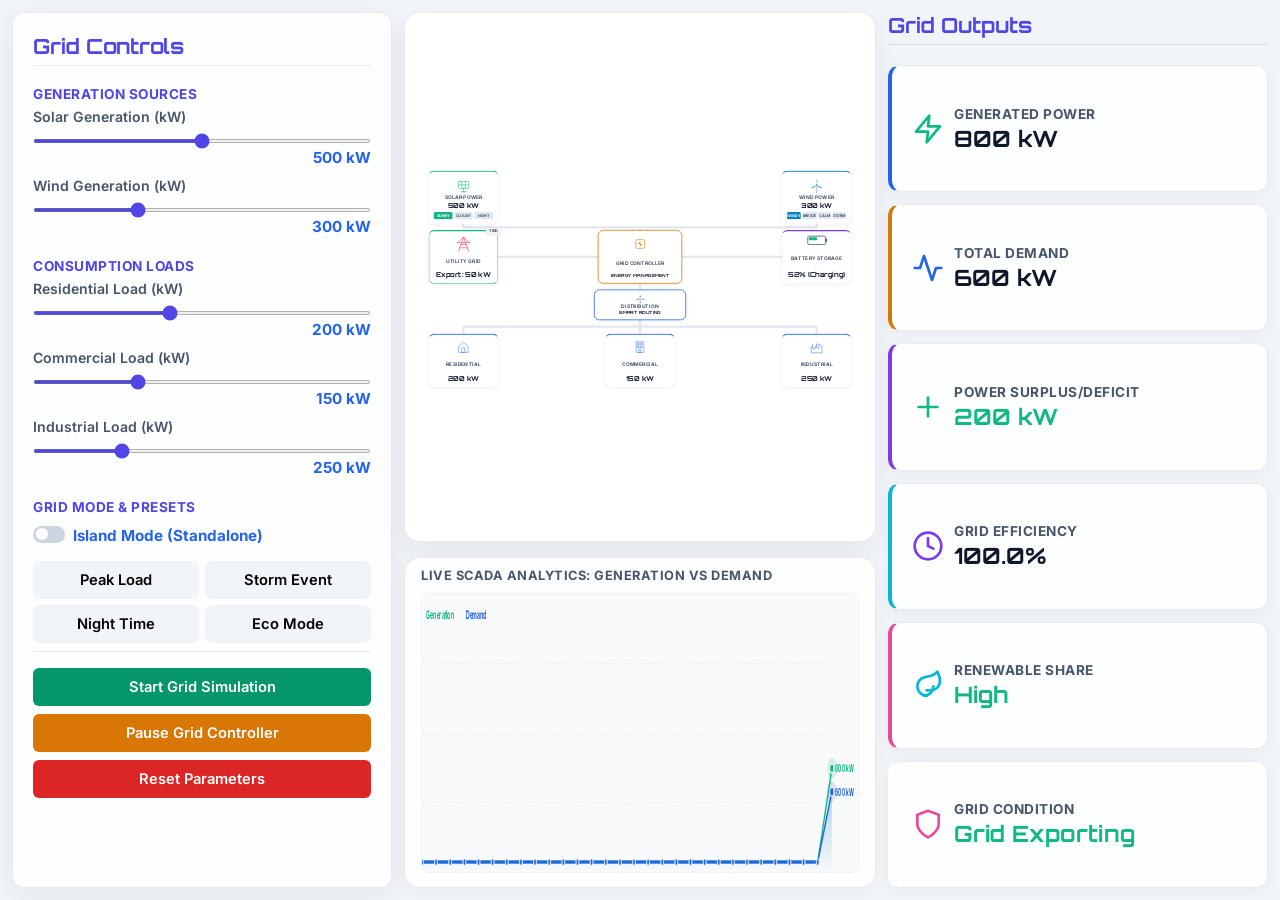
==== commit e01b50f7: "Enhance SCADA chart interactivity" ====
--- a/exp-Smart-Grid-Energy-Distribution-Laboratory-dei/simulation/index.html
+++ b/exp-Smart-Grid-Energy-Distribution-Laboratory-dei/simulation/index.html
@@ -90,26 +90,26 @@
                 <div class="smart-grid">
                     
                     <!-- SVG TRANSMISSION LINES LAYER -->
-                    <svg class="transmission-svg" width="1200" height="660" viewBox="0 0 1200 660">
+                    <svg class="transmission-svg" width="1200" height="585" viewBox="0 0 1200 585">
                         <!-- Static Background Paths -->
-                        <path class="grid-line" id="bg-solar" d="M 140 100 L 140 180 L 600 180 L 600 220" />
-                        <path class="grid-line" id="bg-wind" d="M 1060 100 L 1060 180 L 600 180 L 600 220" />
-                        <path class="grid-line" id="bg-utility" d="M 140 290 L 490 290" />
-                        <path class="grid-line" id="bg-battery" d="M 710 290 L 1060 290" />
-                        <path class="grid-line" id="bg-controller-dist" d="M 600 360 L 600 390" />
-                        <path class="grid-line" id="bg-dist-res" d="M 600 500 L 600 510 L 140 510 L 140 520" />
-                        <path class="grid-line" id="bg-dist-com" d="M 600 500 L 600 520" />
-                        <path class="grid-line" id="bg-dist-ind" d="M 600 500 L 600 510 L 1060 510 L 1060 520" />
+                        <path class="grid-line" id="bg-solar" d="M 140 85 L 140 163 L 600 163 L 600 170" />
+                        <path class="grid-line" id="bg-wind" d="M 1060 85 L 1060 163 L 600 163 L 600 170" />
+                        <path class="grid-line" id="bg-utility" d="M 140 240 L 490 240" />
+                        <path class="grid-line" id="bg-battery" d="M 710 240 L 1060 240" />
+                        <path class="grid-line" id="bg-controller-dist" d="M 600 310 L 600 325" />
+                        <path class="grid-line" id="bg-dist-res" d="M 600 405 L 600 422 L 140 422 L 140 440" />
+                        <path class="grid-line" id="bg-dist-com" d="M 600 405 L 600 440" />
+                        <path class="grid-line" id="bg-dist-ind" d="M 600 405 L 600 422 L 1060 422 L 1060 440" />
                         
                         <!-- Animated Flow Paths (Electricity dashes) -->
-                        <path class="flow-path flow-forward" id="flow-solar" d="M 140 100 L 140 180 L 600 180 L 600 220" />
-                        <path class="flow-path flow-forward" id="flow-wind" d="M 1060 100 L 1060 180 L 600 180 L 600 220" />
-                        <path class="flow-path" id="flow-utility" d="M 140 290 L 490 290" />
-                        <path class="flow-path" id="flow-battery" d="M 710 290 L 1060 290" />
-                        <path class="flow-path flow-forward" id="flow-controller-dist" d="M 600 360 L 600 390" />
-                        <path class="flow-path flow-forward" id="flow-dist-res" d="M 600 500 L 600 510 L 140 510 L 140 520" />
-                        <path class="flow-path flow-forward" id="flow-dist-com" d="M 600 500 L 600 520" />
-                        <path class="flow-path flow-forward" id="flow-dist-ind" d="M 600 500 L 600 510 L 1060 510 L 1060 520" />
+                        <path class="flow-path flow-forward" id="flow-solar" d="M 140 85 L 140 163 L 600 163 L 600 170" />
+                        <path class="flow-path flow-forward" id="flow-wind" d="M 1060 85 L 1060 163 L 600 163 L 600 170" />
+                        <path class="flow-path" id="flow-utility" d="M 140 240 L 490 240" />
+                        <path class="flow-path" id="flow-battery" d="M 710 240 L 1060 240" />
+                        <path class="flow-path flow-forward" id="flow-controller-dist" d="M 600 310 L 600 325" />
+                        <path class="flow-path flow-forward" id="flow-dist-res" d="M 600 405 L 600 422 L 140 422 L 140 440" />
+                        <path class="flow-path flow-forward" id="flow-dist-com" d="M 600 405 L 600 440" />
+                        <path class="flow-path flow-forward" id="flow-dist-ind" d="M 600 405 L 600 422 L 1060 422 L 1060 440" />
                     </svg>
 
                     <!-- GRID NODES -->
@@ -248,7 +248,7 @@
             <!-- LIVE SCADA REAL-TIME CHART -->
             <div class="chart-container">
                 <h3>Live SCADA Analytics: Generation vs Demand</h3>
-                <svg class="scada-chart" id="scadaChart" width="100%" height="150" viewBox="0 0 1000 150">
+                <svg class="scada-chart" id="scadaChart" width="100%" height="280" viewBox="0 0 1000 280" preserveAspectRatio="none">
                     <defs>
                         <linearGradient id="genGlow" x1="0" y1="0" x2="0" y2="1">
                             <stop offset="0%" stop-color="#10b981" stop-opacity="0.2"/>
@@ -260,9 +260,9 @@
                         </linearGradient>
                     </defs>
                     <!-- Grid background lines -->
-                    <line x1="0" y1="37.5" x2="1000" y2="37.5" stroke="#e2e8f0" stroke-dasharray="5 5" />
-                    <line x1="0" y1="75" x2="1000" y2="75" stroke="#e2e8f0" stroke-dasharray="5 5" />
-                    <line x1="0" y1="112.5" x2="1000" y2="112.5" stroke="#e2e8f0" stroke-dasharray="5 5" />
+                    <line x1="0" y1="70" x2="940" y2="70" stroke="#e2e8f0" stroke-dasharray="5 5" />
+                    <line x1="0" y1="140" x2="940" y2="140" stroke="#e2e8f0" stroke-dasharray="5 5" />
+                    <line x1="0" y1="210" x2="940" y2="210" stroke="#e2e8f0" stroke-dasharray="5 5" />
                     
                     <!-- Graph Paths -->
                     <path class="chart-area" id="chartAreaGen" fill="url(#genGlow)" d="" />
@@ -273,6 +273,42 @@
                     <!-- Labels -->
                     <text x="10" y="25" fill="#10b981" font-size="12" font-weight="bold">Generation</text>
                     <text x="100" y="25" fill="#2563eb" font-size="12" font-weight="bold">Demand</text>
+
+                    <!-- Historical Marker Groups -->
+                    <g id="genMarkers"></g>
+                    <g id="demMarkers"></g>
+
+                    <!-- Live Markers and Value Labels -->
+                    <!-- Pulse (Outer circle) -->
+                    <circle id="liveGenPulse" r="4.5" fill="#10b981" opacity="0.4" pointer-events="none">
+                        <animate attributeName="r" values="4.5;12;4.5" dur="2s" repeatCount="indefinite" />
+                        <animate attributeName="opacity" values="0.8;0;0.8" dur="2s" repeatCount="indefinite" />
+                    </circle>
+                    <circle id="liveDemPulse" r="4.5" fill="#2563eb" opacity="0.4" pointer-events="none">
+                        <animate attributeName="r" values="4.5;12;4.5" dur="2s" repeatCount="indefinite" />
+                        <animate attributeName="opacity" values="0.8;0;0.8" dur="2s" repeatCount="indefinite" />
+                    </circle>
+                    
+                    <!-- Solid (Inner circle) -->
+                    <circle id="liveGenMarker" r="4.5" fill="#10b981" stroke="#fff" stroke-width="1.5" pointer-events="none" />
+                    <circle id="liveDemMarker" r="4.5" fill="#2563eb" stroke="#fff" stroke-width="1.5" pointer-events="none" />
+                    
+                    <!-- Value text -->
+                    <text id="liveGenVal" fill="#10b981" font-size="11" font-weight="700" text-anchor="start" pointer-events="none"></text>
+                    <text id="liveDemVal" fill="#2563eb" font-size="11" font-weight="700" text-anchor="start" pointer-events="none"></text>
+
+                    <!-- Hover elements (hidden by default) -->
+                    <line id="hoverLine" x1="0" y1="0" x2="0" y2="280" stroke="#64748b" stroke-width="1" stroke-dasharray="3 3" style="display: none;" />
+                    <circle id="hoverGenMarker" r="4.5" fill="#10b981" stroke="#fff" stroke-width="1.5" style="display: none;" />
+                    <circle id="hoverDemMarker" r="4.5" fill="#2563eb" stroke="#fff" stroke-width="1.5" style="display: none;" />
+                    
+                    <!-- Tooltip Box -->
+                    <g id="chartTooltip" style="display: none; pointer-events: none;">
+                        <rect id="tooltipBg" width="130" height="60" rx="6" fill="rgba(15, 23, 42, 0.95)" stroke="#334155" stroke-width="1" />
+                        <text id="tooltipTime" x="8" y="18" fill="#94a3b8" font-size="10" font-weight="600">Step</text>
+                        <text id="tooltipGen" x="8" y="34" fill="#10b981" font-size="11" font-weight="bold">Gen: --</text>
+                        <text id="tooltipDem" x="8" y="48" fill="#38bdf8" font-size="11" font-weight="bold">Dem: --</text>
+                    </g>
                 </svg>
             </div>
         </section>
--- a/exp-Smart-Grid-Energy-Distribution-Laboratory-dei/simulation/css/main.css
+++ b/exp-Smart-Grid-Energy-Distribution-Laboratory-dei/simulation/css/main.css
@@ -64,11 +64,11 @@
 /* MAIN LAYOUT */
 .main-container{
     display: grid;
-    grid-template-columns: 300px 1fr 320px;
+    grid-template-columns: 380px 1fr 380px;
     grid-template-rows: 100%;
     height: 100vh;
-    gap: 15px;
-    padding: 15px;
+    gap: 12px;
+    padding: 12px;
     box-sizing: border-box;
     max-width: 100vw;
     margin: 0;
@@ -80,7 +80,7 @@
     background: var(--card-bg);
     border: 1px solid var(--border-light);
     backdrop-filter: blur(12px);
-    padding: 12px;
+    padding: 20px;
     border-radius: 12px;
     box-shadow: 0 8px 32px rgba(0,0,0,0.06);
     height: 100%;
@@ -92,7 +92,7 @@
 
 .control-panel h2{
     font-family: 'Orbitron', sans-serif;
-    font-size: 1.05rem;
+    font-size: 1.3rem;
     margin-top: 0;
     margin-bottom: 8px;
     color: #4f46e5;
@@ -101,22 +101,22 @@
 }
 
 .control-section-title {
-    font-size: 0.68rem;
+    font-size: 0.85rem;
     font-weight: 700;
     text-transform: uppercase;
     letter-spacing: 0.5px;
     color: #4f46e5;
-    margin: 8px 0 4px 0;
+    margin: 12px 0 6px 0;
 }
 
 .input-group{
-    margin-bottom: 6px;
+    margin-bottom: 10px;
 }
 
 .input-group label{
     display: block;
     margin-bottom: 2px;
-    font-size: 0.74rem;
+    font-size: 0.88rem;
     color: var(--text-secondary);
     font-weight: 600;
 }
@@ -136,7 +136,7 @@
     margin-top: 1px;
     color: #2563eb;
     font-weight: 700;
-    font-size: 0.78rem;
+    font-size: 0.95rem;
     text-align: right;
 }
 
@@ -201,7 +201,7 @@
 }
 
 .toggle-label {
-    font-size: 0.74rem;
+    font-size: 0.88rem;
     font-weight: 600;
     color: var(--text-primary);
 }
@@ -215,10 +215,10 @@
 }
 
 .preset-btn {
-    padding: 5px 6px;
-    font-size: 0.68rem;
+    padding: 7px 8px;
+    font-size: 0.85rem;
     font-weight: 600;
-    border-radius: 5px;
+    border-radius: 6px;
     background: #f1f5f9;
     border: 1px solid rgba(0,0,0,0.05);
     color: #000000 !important;
@@ -244,12 +244,12 @@
 /* Buttons */
 .control-panel button{
     width:100%;
-    padding:7px;
-    margin-top:5px;
+    padding:10px;
+    margin-top:8px;
     border:none;
     border-radius:6px;
     color:white;
-    font-size: 0.78rem;
+    font-size: 0.92rem;
     font-weight: 600;
     cursor:pointer;
     transition: all 0.2s ease;
@@ -372,13 +372,15 @@
 
 /* SMART GRID DIAGRAM */
 .intersection-wrapper{
-    flex:1;
+    flex: 1;
     display: flex;
     align-items: center;
     justify-content: center;
     overflow:hidden;
     position:relative;
-    width:100%;
+    width: 100%;
+    margin: 0 auto;
+    max-height: 750px;
     min-height: 0;
     background: #ffffff;      /* Pure white grid canvas */
     border-radius: 16px;
@@ -389,7 +391,7 @@
 .smart-grid{
     position:absolute;
     width: 1200px;
-    height: 660px;
+    height: 585px;
     top: 50%;
     left: 50%;
     transform: translate(-50%, -50%) scale(var(--scale-factor, 1));
@@ -498,13 +500,13 @@
 }
 
 /* Symmetric Coordinates */
-.solar-node { top: 30px; left: 50px; border-top: 3px solid var(--color-solar); }
-.wind-node { top: 30px; right: 50px; border-top: 3px solid var(--color-wind); }
-.utility-node { top: 220px; left: 50px; border-top: 3px solid var(--color-utility); }
-.battery-node { top: 220px; right: 50px; border-top: 3px solid var(--color-battery); }
+.solar-node { top: 15px; left: 50px; border-top: 3px solid var(--color-solar); }
+.wind-node { top: 15px; right: 50px; border-top: 3px solid var(--color-wind); }
+.utility-node { top: 170px; left: 50px; border-top: 3px solid var(--color-utility); }
+.battery-node { top: 170px; right: 50px; border-top: 3px solid var(--color-battery); }
 
 .controller-node {
-    top: 220px;
+    top: 170px;
     left: 490px;
     width: 220px;
     border: 2px solid #d97706;
@@ -513,17 +515,17 @@
 }
 
 .distribution-node {
-    top: 390px;
+    top: 325px;
     left: 480px;
     width: 240px;
-    height: 100px;
+    height: 80px;
     border: 2px solid #2563eb;
     background: rgba(255, 255, 255, 0.98);
 }
 
-.residential-node { top: 520px; left: 50px; border-top: 3px solid var(--color-dist); }
-.commercial-node { top: 520px; left: 510px; border-top: 3px solid var(--color-dist); }
-.industrial-node { top: 520px; right: 50px; border-top: 3px solid var(--color-dist); }
+.residential-node { top: 440px; left: 50px; border-top: 3px solid var(--color-dist); }
+.commercial-node { top: 440px; left: 510px; border-top: 3px solid var(--color-dist); }
+.industrial-node { top: 440px; right: 50px; border-top: 3px solid var(--color-dist); }
 
 /* Node Hover Visuals */
 .grid-node:hover {
@@ -686,14 +688,16 @@
     background: var(--card-bg);
     border: 1px solid var(--border-light);
     backdrop-filter: blur(12px);
-    padding: 16px 20px;
+    padding: 10px 16px;
     border-radius: 16px;
     box-shadow: 0 4px 20px rgba(0,0,0,0.04);
     box-sizing: border-box;
+
     width: 100%;
+    margin: 0 auto;
+
     flex-shrink: 0;
 }
-
 .chart-container h3 {
     font-size: 0.8rem;
     font-weight: 700;
@@ -706,7 +710,7 @@
 
 .scada-chart {
     width: 100%;
-    height: 130px;
+    height: 280px;
     background: #f8fafc;
     border-radius: 8px;
     border: 1px solid rgba(0,0,0,0.03);
@@ -732,14 +736,14 @@
 .results-sidebar {
     display: flex;
     flex-direction: column;
-    gap: 10px;
-    height: fit-content;
+    gap: 12px;
+    height: 100%;
     box-sizing: border-box;
 }
 
 .results-sidebar h2 {
     font-family: 'Orbitron', sans-serif;
-    font-size: 1.05rem;
+    font-size: 1.3rem;
     margin-bottom: 8px;
     color: #4f46e5;
     border-bottom: 1px solid rgba(0, 0, 0, 0.08);
@@ -751,7 +755,8 @@
     background: var(--card-bg);
     border: 1px solid var(--border-light);
     backdrop-filter: blur(12px);
-    padding: 10px 12px;
+    padding: 16px 20px;
+    min-height: 95px;
     border-radius: 12px;
     box-shadow: 0 4px 15px rgba(0,0,0,0.04);
     display: flex;
@@ -760,6 +765,7 @@
     text-align: left;
     border-left: 4px solid transparent;
     box-sizing: border-box;
+    flex: 1;
 }
 
 .results-sidebar .card:nth-child(1) { border-left-color: var(--color-solar); }
@@ -783,7 +789,7 @@
 }
 
 .results-sidebar .card h3 {
-    font-size: 0.7rem;
+    font-size: 0.85rem;
     font-weight: 700;
     text-transform: uppercase;
     letter-spacing: 0.5px;
@@ -793,7 +799,7 @@
 
 .results-sidebar .card p {
     font-family: 'Orbitron', sans-serif;
-    font-size: 1.1rem;
+    font-size: 1.4rem;
     font-weight: 700;
     color: var(--text-primary);
     margin: 0;
